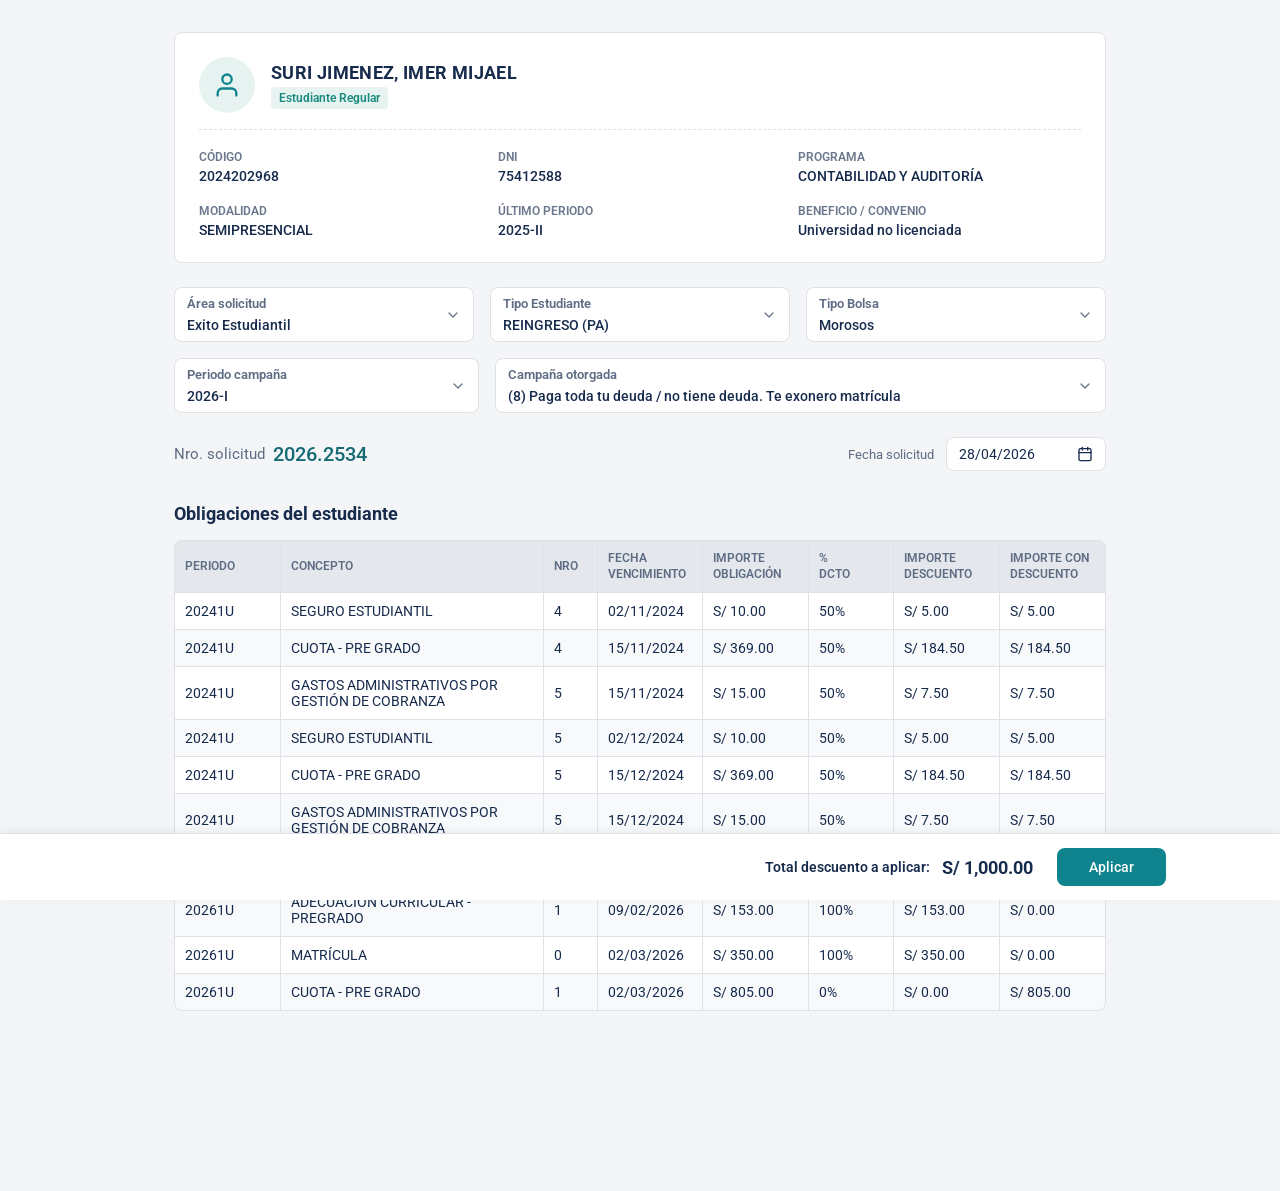
==== detalle.html @ 7772f185 "Se agregó la vista Detalle de deuda" ====
<!DOCTYPE html>
<html lang="es">

<head>
  <meta charset="UTF-8">
  <meta name="viewport" content="width=device-width, initial-scale=1.0">
  <title>Detalle de Solicitud</title>
  <link rel="preconnect" href="https://fonts.googleapis.com">
  <link rel="preconnect" href="https://fonts.gstatic.com" crossorigin>
  <link
    href="https://fonts.googleapis.com/css2?family=Lato:ital,wght@0,100;0,300;0,400;0,700;0,900;1,100;1,300;1,400;1,700;1,900&family=Roboto:ital,wght@0,100..900;1,100..900&display=swap"
    rel="stylesheet">
  <link rel="stylesheet" href="styles.css">
</head>

<body>
  <div class="page-wrapper detail-page-wrapper">
    
    <!-- Student Info Card -->
    <div class="student-info-card">
      <div class="student-header">
        <div class="student-avatar">
          <svg xmlns="http://www.w3.org/2000/svg" width="28" height="28" viewBox="0 0 24 24" fill="none" stroke="#0F848F" stroke-width="2" stroke-linecap="round" stroke-linejoin="round"><path d="M20 21v-2a4 4 0 0 0-4-4H8a4 4 0 0 0-4 4v2"></path><circle cx="12" cy="7" r="4"></circle></svg>
        </div>
        <div class="student-title">
          <h2 class="student-name">SURI JIMENEZ, IMER MIJAEL</h2>
          <span class="student-badge">Estudiante Regular</span>
        </div>
      </div>
      <div class="student-details-grid">
        <div class="detail-item">
          <span class="detail-label">Código</span>
          <span class="detail-value">2024202968</span>
        </div>
        <div class="detail-item">
          <span class="detail-label">DNI</span>
          <span class="detail-value">75412588</span>
        </div>
        <div class="detail-item">
          <span class="detail-label">Programa</span>
          <span class="detail-value">CONTABILIDAD Y AUDITORÍA</span>
        </div>
        <div class="detail-item">
          <span class="detail-label">Modalidad</span>
          <span class="detail-value">SEMIPRESENCIAL</span>
        </div>
        <div class="detail-item">
          <span class="detail-label">Último periodo</span>
          <span class="detail-value">2025-II</span>
        </div>
        <div class="detail-item">
          <span class="detail-label">Beneficio / Convenio</span>
          <span class="detail-value">Universidad no licenciada</span>
        </div>
      </div>
    </div>

    <!-- Filters/Selects Section -->
    <div class="form-filters-section">
      <!-- Row 1 -->
      <div class="filter-row">
        <div class="custom-select select-spaced" id="select-area">
          <div class="select-trigger">
            <div class="select-text">
              <span class="select-label">Área solicitud</span>
              <span class="select-value">Exito Estudiantil</span>
            </div>
            <svg class="select-icon" width="16" height="16" viewBox="0 0 24 24" fill="none" stroke="#6B778C"
              stroke-width="2" stroke-linecap="round" stroke-linejoin="round">
              <path d="M6 9l6 6 6-6" />
            </svg>
          </div>
          <div class="select-dropdown">
            <div class="select-option selected" data-value="EXITO_ESTUDIANTIL">Exito Estudiantil</div>
            <div class="select-option" data-value="BIENESTAR_UNIVERSITARIO">Bienestar Universitario</div>
            <div class="select-option" data-value="REGISTROS_ACADEMICOS">Registros Académicos</div>
          </div>
        </div>

        <div class="custom-select select-spaced" id="select-tipo-estudiante">
          <div class="select-trigger">
            <div class="select-text">
              <span class="select-label">Tipo Estudiante</span>
              <span class="select-value">REINGRESO (PA)</span>
            </div>
            <svg class="select-icon" width="16" height="16" viewBox="0 0 24 24" fill="none" stroke="#6B778C"
              stroke-width="2" stroke-linecap="round" stroke-linejoin="round">
              <path d="M6 9l6 6 6-6" />
            </svg>
          </div>
          <div class="select-dropdown">
            <div class="select-option selected" data-value="REINGRESO_PA">REINGRESO (PA)</div>
            <div class="select-option" data-value="NUEVO_INGRESO">NUEVO INGRESO</div>
            <div class="select-option" data-value="REGULAR">REGULAR</div>
          </div>
        </div>

        <div class="custom-select select-spaced" id="select-tipo-bolsa">
          <div class="select-trigger">
            <div class="select-text">
              <span class="select-label">Tipo Bolsa</span>
              <span class="select-value">Morosos</span>
            </div>
            <svg class="select-icon" width="16" height="16" viewBox="0 0 24 24" fill="none" stroke="#6B778C"
              stroke-width="2" stroke-linecap="round" stroke-linejoin="round">
              <path d="M6 9l6 6 6-6" />
            </svg>
          </div>
          <div class="select-dropdown">
            <div class="select-option selected" data-value="MOROSOS">Morosos</div>
            <div class="select-option" data-value="BECA_COMPLETA">Beca Completa</div>
            <div class="select-option" data-value="MEDIA_BECA">Media Beca</div>
            <div class="select-option" data-value="CONVENIO">Convenio</div>
          </div>
        </div>
      </div>

      <!-- Row 2 -->
      <div class="filter-row">
        <div class="custom-select select-spaced" id="select-periodo-campana">
          <div class="select-trigger">
            <div class="select-text">
              <span class="select-label">Periodo campaña</span>
              <span class="select-value">2026-I</span>
            </div>
            <svg class="select-icon" width="16" height="16" viewBox="0 0 24 24" fill="none" stroke="#6B778C"
              stroke-width="2" stroke-linecap="round" stroke-linejoin="round">
              <path d="M6 9l6 6 6-6" />
            </svg>
          </div>
          <div class="select-dropdown">
            <div class="select-option" data-value="2025-I">2025-I</div>
            <div class="select-option" data-value="2025-II">2025-II</div>
            <div class="select-option selected" data-value="2026-I">2026-I</div>
            <div class="select-option" data-value="2026-II">2026-II</div>
          </div>
        </div>

        <div class="custom-select select-spaced select-lg" id="select-campana-otorgada">
          <div class="select-trigger">
            <div class="select-text">
              <span class="select-label">Campaña otorgada</span>
              <span class="select-value">(8) Paga toda tu deuda / no tiene deuda. Te exonero matrícula</span>
            </div>
            <svg class="select-icon" width="16" height="16" viewBox="0 0 24 24" fill="none" stroke="#6B778C"
              stroke-width="2" stroke-linecap="round" stroke-linejoin="round">
              <path d="M6 9l6 6 6-6" />
            </svg>
          </div>
          <div class="select-dropdown">
            <div class="select-option" data-value="1">(1) Descuento 20% pronto pago</div>
            <div class="select-option" data-value="5">(5) Exoneración de moras</div>
            <div class="select-option selected" data-value="8">(8) Paga toda tu deuda / no tiene deuda. Te exonero matrícula</div>
            <div class="select-option" data-value="10">(10) Refinanciamiento especial a 6 cuotas</div>
          </div>
        </div>
      </div>

      <!-- Row 3 -->
      <div class="filter-row align-center meta-row">
        <div class="info-item">
          <span class="info-label">Nro. solicitud</span>
          <span class="info-value">2026.2534</span>
        </div>
        
        <div class="date-input-wrapper">
          <span class="date-label">Fecha solicitud</span>
          <div class="custom-datepicker" id="datepicker-solicitud">
            <div class="datepicker-trigger">
              <span class="datepicker-value">28/04/2026</span>
              <svg class="datepicker-icon" width="16" height="16" viewBox="0 0 24 24" fill="none" stroke="#172B4D" stroke-width="2" stroke-linecap="round" stroke-linejoin="round">
                <rect x="3" y="4" width="18" height="18" rx="2" ry="2"></rect>
                <line x1="16" y1="2" x2="16" y2="6"></line>
                <line x1="8" y1="2" x2="8" y2="6"></line>
                <line x1="3" y1="10" x2="21" y2="10"></line>
              </svg>
            </div>
            <div class="datepicker-dropdown">
              <div class="datepicker-header">
                <span class="datepicker-month-year">abril de 2026</span>
                <div class="datepicker-nav">
                  <button class="nav-btn">
                    <svg width="16" height="16" viewBox="0 0 24 24" fill="none" stroke="#172B4D" stroke-width="2"><path d="M18 15l-6-6-6 6"/></svg>
                  </button>
                  <button class="nav-btn">
                    <svg width="16" height="16" viewBox="0 0 24 24" fill="none" stroke="#172B4D" stroke-width="2"><path d="M6 9l6 6 6-6"/></svg>
                  </button>
                </div>
              </div>
              <div class="datepicker-calendar">
                <div class="calendar-days-header">
                  <span>L</span><span>M</span><span>X</span><span>J</span><span>V</span><span>S</span><span>D</span>
                </div>
                <div class="calendar-grid">
                  <span class="day prev-month">30</span><span class="day prev-month">31</span>
                  <span class="day">1</span><span class="day">2</span><span class="day">3</span><span class="day">4</span><span class="day">5</span>
                  <span class="day">6</span><span class="day">7</span><span class="day">8</span><span class="day">9</span><span class="day">10</span><span class="day">11</span><span class="day">12</span>
                  <span class="day">13</span><span class="day">14</span><span class="day">15</span><span class="day">16</span><span class="day">17</span><span class="day">18</span><span class="day">19</span>
                  <span class="day">20</span><span class="day">21</span><span class="day">22</span><span class="day">23</span><span class="day">24</span><span class="day">25</span><span class="day">26</span>
                  <span class="day">27</span><span class="day selected" style="background-color: #1A73E8;">28</span><span class="day today">29</span><span class="day">30</span>
                  <span class="day next-month">1</span><span class="day next-month">2</span><span class="day next-month">3</span>
                  <span class="day next-month">4</span><span class="day next-month">5</span><span class="day next-month">6</span><span class="day next-month">7</span><span class="day next-month">8</span><span class="day next-month">9</span><span class="day next-month">10</span>
                </div>
              </div>
              <div class="datepicker-footer">
                <button class="btn-text" style="color: #1A73E8;">Borrar</button>
                <button class="btn-text text-blue" style="color: #1A73E8;">Hoy</button>
              </div>
            </div>
          </div>
        </div>
      </div>
    </div>

    <!-- Table Section -->
    <div class="obligaciones-section">
      <h3>Obligaciones del estudiante</h3>
      
      <div class="table-scroll-wrapper">
        <table class="debt-table detail-table">
          <thead>
            <tr>
              <th>Periodo</th>
              <th>Concepto</th>
              <th>Nro</th>
              <th>Fecha<br>Vencimiento</th>
              <th>Importe<br>Obligación</th>
              <th>%<br>Dcto</th>
              <th>Importe<br>Descuento</th>
              <th>Importe con<br>descuento</th>
            </tr>
          </thead>
          <tbody>
            <tr>
              <td>20241U</td>
              <td>SEGURO ESTUDIANTIL</td>
              <td>4</td>
              <td>02/11/2024</td>
              <td>S/ 10.00</td>
              <td>50%</td>
              <td>S/ 5.00</td>
              <td>S/ 5.00</td>
            </tr>
            <tr>
              <td>20241U</td>
              <td>CUOTA - PRE GRADO</td>
              <td>4</td>
              <td>15/11/2024</td>
              <td>S/ 369.00</td>
              <td>50%</td>
              <td>S/ 184.50</td>
              <td>S/ 184.50</td>
            </tr>
            <tr>
              <td>20241U</td>
              <td>GASTOS ADMINISTRATIVOS POR GESTIÓN DE COBRANZA</td>
              <td>5</td>
              <td>15/11/2024</td>
              <td>S/ 15.00</td>
              <td>50%</td>
              <td>S/ 7.50</td>
              <td>S/ 7.50</td>
            </tr>
            <tr>
              <td>20241U</td>
              <td>SEGURO ESTUDIANTIL</td>
              <td>5</td>
              <td>02/12/2024</td>
              <td>S/ 10.00</td>
              <td>50%</td>
              <td>S/ 5.00</td>
              <td>S/ 5.00</td>
            </tr>
            <tr>
              <td>20241U</td>
              <td>CUOTA - PRE GRADO</td>
              <td>5</td>
              <td>15/12/2024</td>
              <td>S/ 369.00</td>
              <td>50%</td>
              <td>S/ 184.50</td>
              <td>S/ 184.50</td>
            </tr>
            <tr>
              <td>20241U</td>
              <td>GASTOS ADMINISTRATIVOS POR GESTIÓN DE COBRANZA</td>
              <td>5</td>
              <td>15/12/2024</td>
              <td>S/ 15.00</td>
              <td>50%</td>
              <td>S/ 7.50</td>
              <td>S/ 7.50</td>
            </tr>
            <tr>
              <td>20261U</td>
              <td>REACTUALIZACION DE MATRICULA</td>
              <td>1</td>
              <td>09/02/2026</td>
              <td>S/ 103.00</td>
              <td>100%</td>
              <td>S/ 103.00</td>
              <td>S/ 103.00</td>
            </tr>
            <tr>
              <td>20261U</td>
              <td>ADECUACION CURRICULAR - PREGRADO</td>
              <td>1</td>
              <td>09/02/2026</td>
              <td>S/ 153.00</td>
              <td>100%</td>
              <td>S/ 153.00</td>
              <td>S/ 0.00</td>
            </tr>
            <tr>
              <td>20261U</td>
              <td>MATRÍCULA</td>
              <td>0</td>
              <td>02/03/2026</td>
              <td>S/ 350.00</td>
              <td>100%</td>
              <td>S/ 350.00</td>
              <td>S/ 0.00</td>
            </tr>
            <tr>
              <td>20261U</td>
              <td>CUOTA - PRE GRADO</td>
              <td>1</td>
              <td>02/03/2026</td>
              <td>S/ 805.00</td>
              <td>0%</td>
              <td>S/ 0.00</td>
              <td>S/ 805.00</td>
            </tr>
          </tbody>
        </table>
      </div>
    </div>
  </div>

  <!-- FIXED FOOTER -->
  <footer class="fixed-footer">
    <div class="footer-content" style="justify-content: flex-end; gap: 24px;">
      <div class="total-discount-wrapper">
        <span class="total-discount-label">Total descuento a aplicar:</span>
        <span class="total-discount-value">S/ 1,000.00</span>
      </div>
      <button class="btn-primary btn-apply">Aplicar</button>
    </div>
  </footer>

  <script src="scripts.js"></script>
</body>
</html>
---- styles.css ----
*,
*::before,
*::after {
  box-sizing: border-box;
  margin: 0;
  padding: 0;
}

body {
  font-family: 'Roboto', 'Segoe UI', Roboto, Helvetica, Arial, sans-serif;
  background-color: #F4F5F7;
  color: #222;
  font-size: 14px;
  padding-bottom: 80px;
}

.page-wrapper {
  max-width: 980px;
  margin: 0 auto;
  padding: 32px 24px;
}

.header-zone {
  display: flex;
  justify-content: space-between;
  align-items: flex-start;
  margin-bottom: 24px;
}

.header-left h1 {
  font-size: 22px;
  font-weight: 700;
  color: #222;
  margin-bottom: 4px;
}

.header-left p {
  font-size: 13px;
  color: #6B778C;
}

/* BOTONES */
.btn-primary {
  font-family: 'Roboto';
  background-color: #0F848F;
  color: #ffffff;
  border: none;
  padding: 0.6875rem 1.25rem;
  border-radius: 8px;
  font-size: 14px;
  font-weight: 500;
  cursor: pointer;
  transition: background 0.18s;
  white-space: nowrap;
}

.btn-primary:hover {
  background-color: #166A74;
}

.btn-secondary {
  background-color: #ffffff;
  color: #172B4D;
  border: 1px solid #DFE1E6;
  padding: 10px 20px;
  border-radius: 8px;
  font-size: 14px;
  font-weight: 500;
  cursor: pointer;
  display: inline-flex;
  align-items: center;
  gap: 6px;
  transition: background 0.18s;
  white-space: nowrap;
}

.btn-secondary:hover {
  background-color: #f0f1f3;
}

.btn-outline-teal {
  background-color: #ffffff;
  color: #1B8B7E;
  border: 1.5px solid #1B8B7E;
  padding: 8px 16px;
  border-radius: 8px;
  font-size: 14px;
  font-weight: 600;
  cursor: pointer;
  display: inline-flex;
  align-items: center;
  gap: 6px;
  transition: background 0.18s, color 0.18s;
}

.btn-outline-teal:hover {
  background-color: #e6f7f6;
}

.btn-import {
  background-color: #ffffff;
  color: #6B778C;
  border: 1.5px dashed #B3BAC5;
  padding: 8px 16px;
  border-radius: 8px;
  font-size: 13px;
  font-weight: 500;
  cursor: pointer;
  display: inline-flex;
  align-items: center;
  gap: 6px;
  transition: background 0.18s;
}

.btn-import:hover {
  background-color: #f4f5f7;
}


/* CENTERED LAYOUT */
.centered-layout {
  max-width: 940px;
  margin: 0 auto;
  display: flex;
  flex-direction: column;
  gap: 16px;
}

.debt-table {
  display: grid;
  grid-template-columns: 1fr 2fr 1fr 2fr 1fr 1fr 1fr 1fr auto;
  gap: 1px;
  background-color: #DFE1E6;
  border: 1px solid #DFE1E6;
  border-radius: 8px;
  overflow: hidden;
}

.debt-table thead {
  display: contents;
}

.debt-table th {
  background-color: #E4E8EC;
  color: #5E6C84;
  font-size: 12px;
  font-weight: 600;
  text-transform: uppercase;
  padding: 10px;
  text-align: left;
}

.debt-table tbody {
  display: contents;
}

.debt-table tr {
  display: contents;
}

.debt-table td {
  display: flex;
  align-items: center;
  background-color: #ffffff;
  padding: 10px;
  font-size: 14px;
  color: #172B4D;
  text-align: left;
}

.debt-table tbody tr:hover td {
  background-color: #FAFBFC;
}

/* Pagination styles */
.pagination {
  display: flex;
  justify-content: center;
  align-items: center;
  gap: 8px;
  margin-top: 16px;
}

.pagination-btn {
  background-color: #ffffff;
  border: 1px solid #DFE1E6;
  padding: 8px 12px;
  border-radius: 4px;
  font-size: 14px;
  color: #172B4D;
  cursor: pointer;
  transition: background-color 0.2s;
}

.pagination-btn:hover {
  background-color: #F4F5F7;
}

.pagination-btn.active {
  background-color: #1B8B7E;
  color: #ffffff;
  border-color: #1B8B7E;
}

td .btn-icon {
  display: inline-flex;
  align-items: center;
  justify-content: center;
}

.btn-icon {
  background: none;
  border: none;
  padding: 0;
  cursor: pointer;
  color: #6B778C;
  transition: color 0.15s;
}


/* FOOTER FIXED */
.fixed-footer {
  position: fixed;
  bottom: 0;
  left: 0;
  width: 100%;
  background: #ffffff;
  border-top: 1px solid #DFE1E6;
  box-shadow: 0 -2px 8px rgba(0, 0, 0, 0.06);
  padding: 14px 0;
  z-index: 100;
}

.footer-content {
  max-width: 1100px;
  margin: 0 auto;
  padding: 0 24px;
  display: flex;
  justify-content: flex-end;
  align-items: center;
  gap: 12px;
}

/* SEARCH BAR */
.search-bar {
  display: flex;
  align-items: center;
  width: 80%;
  /* margin-bottom: 16px; */
}

.search-input-wrapper {
  height: 42px;
  display: flex;
  align-items: center;
  background-color: #ffffff;
  border: 1px solid #DFE1E6;
  border-radius: 8px 0 0 8px;
  padding: 12px 16px;
  flex: 1;
}

.search-icon {
  color: #6B778C;
  display: flex;
  align-items: center;
  justify-content: center;
  margin-right: 8px;
}

.search-input {
  border: none;
  outline: none;
  flex: 1;
  font-size: 14px;
  color: #172B4D;
}

.search-btn {
  display: flex;
  align-items: center;
  height: 42px;
  background-color: #222;
  color: #f1f3f5;
  border: none;
  padding: 0 20px;
  border-radius: 0 8px 8px 0;
  font-size: 15px;
  font-weight: 500;
  cursor: pointer;
  transition: background-color 0.2s;
  letter-spacing: 0.02em;
}

.search-btn:hover {
  background-color: #333;
}

/* FILTROS - Selects */
/* Contenedor principal de los filtros */
.filter-bar {
  display: flex;
  /* flex-wrap: wrap; */
  gap: 8px;
  /* margin-bottom: 24px; */
}

/* Base del Select Custom */
.custom-select {
  position: relative;
  min-width: 160px;
  flex: 1;
  user-select: none;
}

/* La caja visible que se hace clic */
.select-trigger {
  display: flex;
  justify-content: space-between;
  align-items: center;
  background-color: #FFFFFF;
  border: 1px solid #DFE1E6;
  border-radius: 8px;
  padding: 6px 12px;
  cursor: pointer;
  transition: border-color 0.2s ease, box-shadow 0.2s ease;
}

.select-trigger:hover {
  border-color: #B3BAC5;
}

/* Estado Focus / Abierto de la caja */
.custom-select.open .select-trigger {
  border-color: #1B8B7E;
  /* El verde de tu focus original */
}

/* Textos internos de la caja */
.select-text {
  display: flex;
  flex-direction: column;
}

.select-label {
  font-size: 10px;
  color: #6B778C;
  font-weight: 600;
  text-transform: uppercase;
  margin-bottom: 2px;
}

.select-value {
  font-size: 14px;
  color: #172B4D;
  font-weight: 500;
}

/* Icono Animado */
.select-icon {
  transition: transform 0.3s ease;
  /* Aquí está la magia de la rotación */
}

/* Ajuste específico para el ancho de los selects */

#select-institucion {
  flex: 0 0 auto;
  min-width: 150px;
  width: 150px;
}

#select-grado {
  flex: 0 0 auto;
  min-width: 140px;
  width: 140px;
}

#select-modalidad {
  flex: 0 0 auto;
  min-width: 160px;
  width: 160px;
}

#select-periodo {
  flex: 0 0 auto;
  min-width: 120px;
  width: 120px;
}



.custom-select.open .select-icon {
  transform: rotate(180deg);
}

/* El Dropdown (Lista de opciones) */
.select-dropdown {
  position: absolute;
  top: calc(100% + 4px);
  left: 0;
  width: 100%;
  background-color: #FFFFFF;
  border: 1px solid #DFE1E6;
  border-radius: 8px;
  box-shadow: 0 4px 12px rgba(0, 0, 0, 0.1);
  z-index: 50;
  overflow: hidden;

  opacity: 0;
  visibility: hidden;
  transform: translateY(-10px);
  transition: opacity 0.3s ease, transform 0.3s ease, visibility 0.3s ease;
}

.custom-select.open .select-dropdown {
  opacity: 1;
  visibility: visible;
  transform: translateY(0);
}

/* Opciones Individuales y Hover */
.select-option {
  padding: 10px 12px;
  font-size: 14px;
  color: #172B4D;
  cursor: pointer;
  transition: background-color 0.2s ease;
}

.select-option:hover {
  background-color: #F4F5F7;
}

/* Opción seleccionada actualmente */
.select-option.selected {
  background-color: #E6F3F1;
  color: #1B8B7E;
  font-weight: 600;
}

/* ========================================= */
/* ESTILOS DE VISTA DETALLE SOLICITUD */
/* ========================================= */
.detail-page-wrapper {
  max-width: 980px;
  margin: 0 auto;
  padding: 32px 24px 100px;
}

.student-info-card {
  background-color: #ffffff;
  border: 1px solid #DFE1E6;
  border-radius: 8px;
  padding: 24px;
  margin-bottom: 24px;
}

.student-header {
  display: flex;
  align-items: center;
  gap: 16px;
  margin-bottom: 20px;
  padding-bottom: 16px;
  border-bottom: 1px dashed #DFE1E6;
}

.student-avatar {
  width: 56px;
  height: 56px;
  background-color: #E6F3F1;
  border-radius: 50%;
  display: flex;
  align-items: center;
  justify-content: center;
}

.student-title {
  display: flex;
  flex-direction: column;
  gap: 4px;
}

.student-name {
  font-size: 18px;
  font-weight: 700;
  color: #172B4D;
  margin-bottom: 0;
  text-transform: uppercase;
  letter-spacing: 0.02em;
}

.student-badge {
  font-size: 12px;
  font-weight: 600;
  color: #1B8B7E;
  background-color: #E6F3F1;
  padding: 4px 8px;
  border-radius: 4px;
  display: inline-block;
  align-self: flex-start;
}

.student-details-grid {
  display: grid;
  grid-template-columns: repeat(3, 1fr);
  gap: 20px 16px;
}

.detail-item {
  display: flex;
  flex-direction: column;
  gap: 4px;
}

.detail-item .detail-label {
  font-size: 12px;
  font-weight: 600;
  color: #6B778C;
  text-transform: uppercase;
}

.detail-item .detail-value {
  font-size: 14px;
  color: #172B4D;
  font-weight: 500;
}

/* Form Filters Section */
.form-filters-section {
  display: flex;
  flex-direction: column;
  gap: 16px;
  margin-bottom: 32px;
}

.filter-row {
  display: flex;
  gap: 16px;
}

.filter-row.align-center {
  align-items: center;
  justify-content: space-between;
}

.filter-row.meta-row {
  margin-top: 8px;
  gap: 32px;
}

/* Select Spaced Modifiers */
.select-spaced .select-label {
  text-transform: none;
  font-size: 13px;
  color: #5E6C84;
  margin-bottom: 6px;
}

.select-spaced .select-trigger {
  padding: 8px 12px;
}

.select-lg {
  flex: 2;
}

/* Info Item */
.info-item {
  display: flex;
  align-items: center;
  gap: 8px;
}

.info-label {
  font-size: 15px;
  color: #5E6C84;
}

.info-value {
  font-size: 20px;
  font-weight: 500;
  color: #166A74;
}

/* Date Input Wrapper */
.date-input-wrapper {
  display: flex;
  align-items: center;
  gap: 12px;
}

.date-label {
  font-size: 13px;
  color: #5E6C84;
}

/* Custom Datepicker */
.custom-datepicker {
  position: relative;
  user-select: none;
}

.datepicker-trigger {
  display: flex;
  align-items: center;
  justify-content: space-between;
  border: 1px solid #DFE1E6;
  border-radius: 8px;
  padding: 8px 12px;
  background-color: #ffffff;
  cursor: pointer;
  min-width: 160px;
  transition: border-color 0.2s ease, box-shadow 0.2s ease;
}

.datepicker-trigger:hover {
  border-color: #B3BAC5;
}

.custom-datepicker.open .datepicker-trigger {
  border-color: #1B8B7E;
}

.datepicker-value {
  font-size: 14px;
  color: #172B4D;
}

.datepicker-icon {
  margin-left: 8px;
  color: #6B778C;
}

.datepicker-dropdown {
  position: absolute;
  top: calc(100% + 4px);
  right: 0;
  width: 280px;
  background-color: #ffffff;
  border: 1px solid #DFE1E6;
  border-radius: 8px;
  box-shadow: 0 4px 12px rgba(0, 0, 0, 0.1);
  z-index: 60;
  padding: 16px;
  
  opacity: 0;
  visibility: hidden;
  transform: translateY(-10px);
  transition: opacity 0.3s ease, transform 0.3s ease, visibility 0.3s ease;
}

.custom-datepicker.open .datepicker-dropdown {
  opacity: 1;
  visibility: visible;
  transform: translateY(0);
}

.datepicker-header {
  display: flex;
  justify-content: space-between;
  align-items: center;
  margin-bottom: 16px;
}

.datepicker-month-year {
  font-weight: 600;
  font-size: 14px;
  color: #172B4D;
}

.datepicker-nav {
  display: flex;
  gap: 8px;
}

.nav-btn {
  background: none;
  border: none;
  cursor: pointer;
  display: flex;
  align-items: center;
  justify-content: center;
  padding: 4px;
  border-radius: 4px;
}

.nav-btn:hover {
  background-color: #F4F5F7;
}

.calendar-days-header {
  display: grid;
  grid-template-columns: repeat(7, 1fr);
  text-align: center;
  font-size: 12px;
  font-weight: 600;
  color: #6B778C;
  margin-bottom: 8px;
}

.calendar-grid {
  display: grid;
  grid-template-columns: repeat(7, 1fr);
  gap: 2px;
  text-align: center;
}

.day {
  display: flex;
  align-items: center;
  justify-content: center;
  height: 32px;
  font-size: 13px;
  color: #172B4D;
  border-radius: 4px;
  cursor: pointer;
  transition: background-color 0.2s, color 0.2s;
}

.day:hover:not(.selected) {
  background-color: #F4F5F7;
}

.day.prev-month, .day.next-month {
  color: #B3BAC5;
}

.day.selected {
  color: #ffffff;
  font-weight: 600;
}

.day.today {
  border: 1px solid #DFE1E6;
}

.datepicker-footer {
  display: flex;
  justify-content: space-between;
  margin-top: 16px;
  padding-top: 12px;
  border-top: 1px solid #DFE1E6;
}

.btn-text {
  background: none;
  border: none;
  cursor: pointer;
  font-size: 14px;
  font-weight: 500;
  padding: 4px 8px;
  border-radius: 4px;
}

.btn-text:hover {
  background-color: #E6F3F1;
}

/* Table Section */
.obligaciones-section h3 {
  font-size: 18px;
  font-weight: 700;
  color: #172B4D;
  margin-bottom: 16px;
}

.table-scroll-wrapper {
  border: 1px solid #DFE1E6;
  border-radius: 8px;
  background-color: #DFE1E6;
  overflow: hidden;
}

/* Filas alternadas (zebra) */
.debt-table tbody tr:nth-child(odd) td {
  background-color: #FFFFFF;
}

.debt-table tbody tr:nth-child(even) td {
  background-color: #F8F9FA;
}

.debt-table tbody tr:hover td {
  background-color: #F0F2F5;
}

/* Modifier para la tabla detail */
.debt-table.detail-table {
  grid-template-columns: 1fr 2.5fr 0.5fr 1fr 1fr 0.8fr 1fr 1fr;
  border: none;
  border-radius: 0;
}

/* Make headers sticky so it looks good when scrolling */
.debt-table.detail-table th {
  position: sticky;
  top: 0;
  z-index: 10;
  background-color: #E4E8EC;
  box-shadow: 0 1px 0 #DFE1E6;
  line-height: 1.3;
  white-space: normal;
  display: flex;
  align-items: center;
}

/* Footer elements */
.total-discount-wrapper {
  display: flex;
  align-items: center;
  gap: 12px;
  font-size: 14px;
  color: #172B4D;
  font-weight: 600;
}

.total-discount-value {
  font-size: 18px;
  font-weight: 700;
}

.btn-apply {
  padding-left: 32px;
  padding-right: 32px;
}
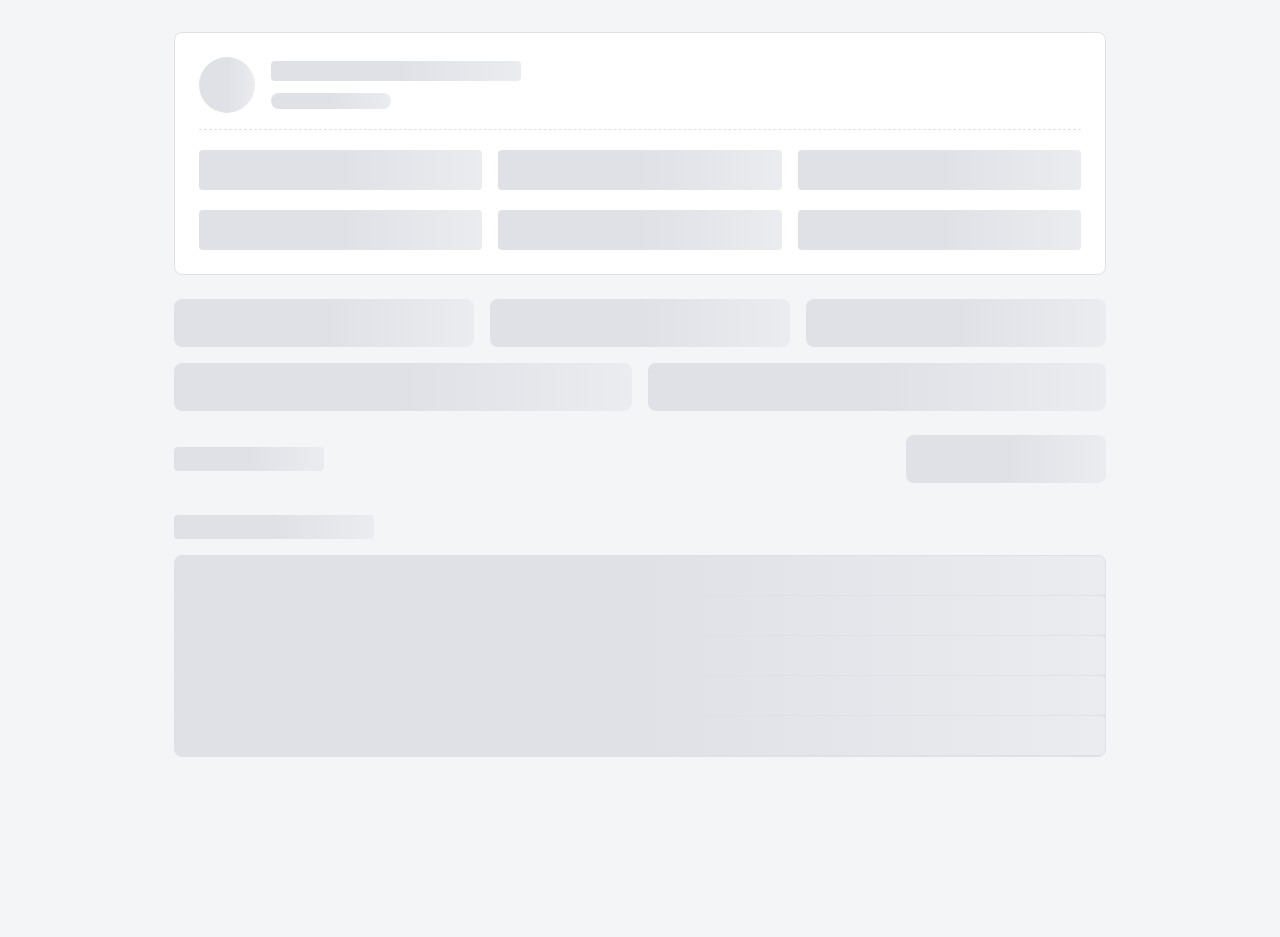
==== commit 918c3135: "Se agregó el skeleton a la página detalle.html" ====
--- a/detalle.html
+++ b/detalle.html
@@ -14,7 +14,57 @@
 </head>
 
 <body>
-  <div class="page-wrapper detail-page-wrapper">
+  <!-- SKELETON LOADER -->
+  <div id="skeleton-loader" class="page-wrapper detail-page-wrapper">
+    <div class="student-info-card skeleton-card">
+      <div class="student-header" style="border-bottom: 1px dashed #DFE1E6; padding-bottom: 16px; margin-bottom: 20px;">
+        <div class="skeleton-box skeleton-avatar"></div>
+        <div class="student-title">
+          <div class="skeleton-box skeleton-title-lg"></div>
+          <div class="skeleton-box skeleton-badge"></div>
+        </div>
+      </div>
+      <div class="student-details-grid">
+        <div class="skeleton-box skeleton-detail"></div>
+        <div class="skeleton-box skeleton-detail"></div>
+        <div class="skeleton-box skeleton-detail"></div>
+        <div class="skeleton-box skeleton-detail"></div>
+        <div class="skeleton-box skeleton-detail"></div>
+        <div class="skeleton-box skeleton-detail"></div>
+      </div>
+    </div>
+    
+    <div class="form-filters-section">
+      <div class="filter-row">
+        <div class="skeleton-box skeleton-select"></div>
+        <div class="skeleton-box skeleton-select"></div>
+        <div class="skeleton-box skeleton-select"></div>
+      </div>
+      <div class="filter-row">
+        <div class="skeleton-box skeleton-select"></div>
+        <div class="skeleton-box skeleton-select select-lg"></div>
+      </div>
+      <div class="filter-row align-center meta-row">
+        <div class="skeleton-box skeleton-info"></div>
+        <div class="skeleton-box skeleton-date"></div>
+      </div>
+    </div>
+
+    <div class="obligaciones-section">
+      <div class="skeleton-box skeleton-h3"></div>
+      <div class="table-scroll-wrapper skeleton-table">
+        <div class="skeleton-box skeleton-tr"></div>
+        <div class="skeleton-box skeleton-tr"></div>
+        <div class="skeleton-box skeleton-tr"></div>
+        <div class="skeleton-box skeleton-tr"></div>
+        <div class="skeleton-box skeleton-tr"></div>
+      </div>
+    </div>
+  </div>
+
+  <!-- CONTENIDO REAL -->
+  <div id="actual-content" style="display: none;">
+    <div class="page-wrapper detail-page-wrapper">
     
     <!-- Student Info Card -->
     <div class="student-info-card">
@@ -347,6 +397,20 @@
       <button class="btn-primary btn-apply">Aplicar</button>
     </div>
   </footer>
+  </div>
+
+  <!-- MODAL DE ÉXITO -->
+  <div class="modal-overlay" id="success-modal" style="display: none;">
+    <div class="modal-content">
+      <!-- DIV PARA IMAGEN SOLICITADA -->
+      <div class="modal-image-container">
+        <!-- El usuario colocará su imagen aquí -->
+      </div>
+      <h3 class="modal-title">¡Descuento aplicado!</h3>
+      <p class="modal-text">El descuento se ha aplicado de forma correcta al estudiante.</p>
+      <button class="btn-primary" id="btn-close-modal">Aceptar</button>
+    </div>
+  </div>
 
   <script src="scripts.js"></script>
 </body>
--- a/styles.css
+++ b/styles.css
@@ -823,4 +823,187 @@
 .btn-apply {
   padding-left: 32px;
   padding-right: 32px;
+}
+
+/* ========================================= */
+/* LOADER ANIMATION */
+/* ========================================= */
+.loader-container {
+  display: flex;
+  flex-direction: column;
+  align-items: center;
+  justify-content: center;
+  padding: 64px 0;
+  gap: 16px;
+}
+
+.spinner {
+  width: 48px;
+  height: 48px;
+  border: 4px solid #DFE1E6;
+  border-top-color: #0F848F;
+  border-radius: 50%;
+  animation: spin 1s linear infinite;
+}
+
+@keyframes spin {
+  to {
+    transform: rotate(360deg);
+  }
+}
+
+.loader-container p {
+  color: #6B778C;
+  font-size: 15px;
+  font-weight: 500;
+  animation: pulse-text 1.5s ease-in-out infinite;
+}
+
+@keyframes pulse-text {
+  0%, 100% { opacity: 0.6; }
+  50% { opacity: 1; }
+}
+
+/* ========================================= */
+/* MODAL */
+/* ========================================= */
+.modal-overlay {
+  position: fixed;
+  top: 0;
+  left: 0;
+  width: 100%;
+  height: 100%;
+  background-color: rgba(9, 30, 66, 0.54);
+  display: flex;
+  justify-content: center;
+  align-items: center;
+  z-index: 1000;
+}
+
+.modal-content {
+  background-color: #ffffff;
+  border-radius: 12px;
+  padding: 32px 24px;
+  max-width: 400px;
+  width: 90%;
+  text-align: center;
+  box-shadow: 0 8px 24px rgba(9, 30, 66, 0.15);
+  display: flex;
+  flex-direction: column;
+  align-items: center;
+  gap: 16px;
+}
+
+.modal-image-container {
+  width: 120px;
+  height: 120px;
+  background-color: #E6F3F1;
+  border-radius: 50%;
+  margin-bottom: 8px;
+  display: flex;
+  align-items: center;
+  justify-content: center;
+  overflow: hidden;
+  /* El usuario colocará aquí su imagen, ej. usando una etiqueta <img> */
+}
+
+.modal-image-container img {
+  width: 100%;
+  height: 100%;
+  object-fit: cover;
+}
+
+.modal-title {
+  font-size: 20px;
+  font-weight: 700;
+  color: #172B4D;
+  margin: 0;
+}
+
+.modal-text {
+  font-size: 14px;
+  color: #5E6C84;
+  margin: 0;
+  line-height: 1.5;
+}
+
+#btn-close-modal {
+  margin-top: 8px;
+  width: 100%;
+}
+
+/* ========================================= */
+/* SKELETON LOADER */
+/* ========================================= */
+.skeleton-box {
+  background: linear-gradient(90deg, #DFE1E6 25%, #EBECF0 50%, #DFE1E6 75%);
+  background-size: 200% 100%;
+  animation: skeleton-loading 1.5s infinite linear;
+  border-radius: 4px;
+}
+
+@keyframes skeleton-loading {
+  0% {
+    background-position: 200% 0;
+  }
+  100% {
+    background-position: -200% 0;
+  }
+}
+
+.skeleton-avatar {
+  width: 56px;
+  height: 56px;
+  border-radius: 50%;
+}
+
+.skeleton-title-lg {
+  width: 250px;
+  height: 20px;
+  margin-bottom: 8px;
+}
+
+.skeleton-badge {
+  width: 120px;
+  height: 16px;
+  border-radius: 12px;
+}
+
+.skeleton-detail {
+  width: 100%;
+  height: 40px;
+}
+
+.skeleton-select {
+  flex: 1;
+  height: 48px;
+  border-radius: 8px;
+}
+
+.skeleton-info {
+  width: 150px;
+  height: 24px;
+}
+
+.skeleton-date {
+  width: 200px;
+  height: 48px;
+  border-radius: 8px;
+}
+
+.skeleton-h3 {
+  width: 200px;
+  height: 24px;
+  margin-bottom: 16px;
+}
+
+.skeleton-table {
+  display: flex;
+  flex-direction: column;
+}
+
+.skeleton-tr {
+  height: 40px;
+  border-bottom: 1px solid #DFE1E6;
+  width: 100%;
 }
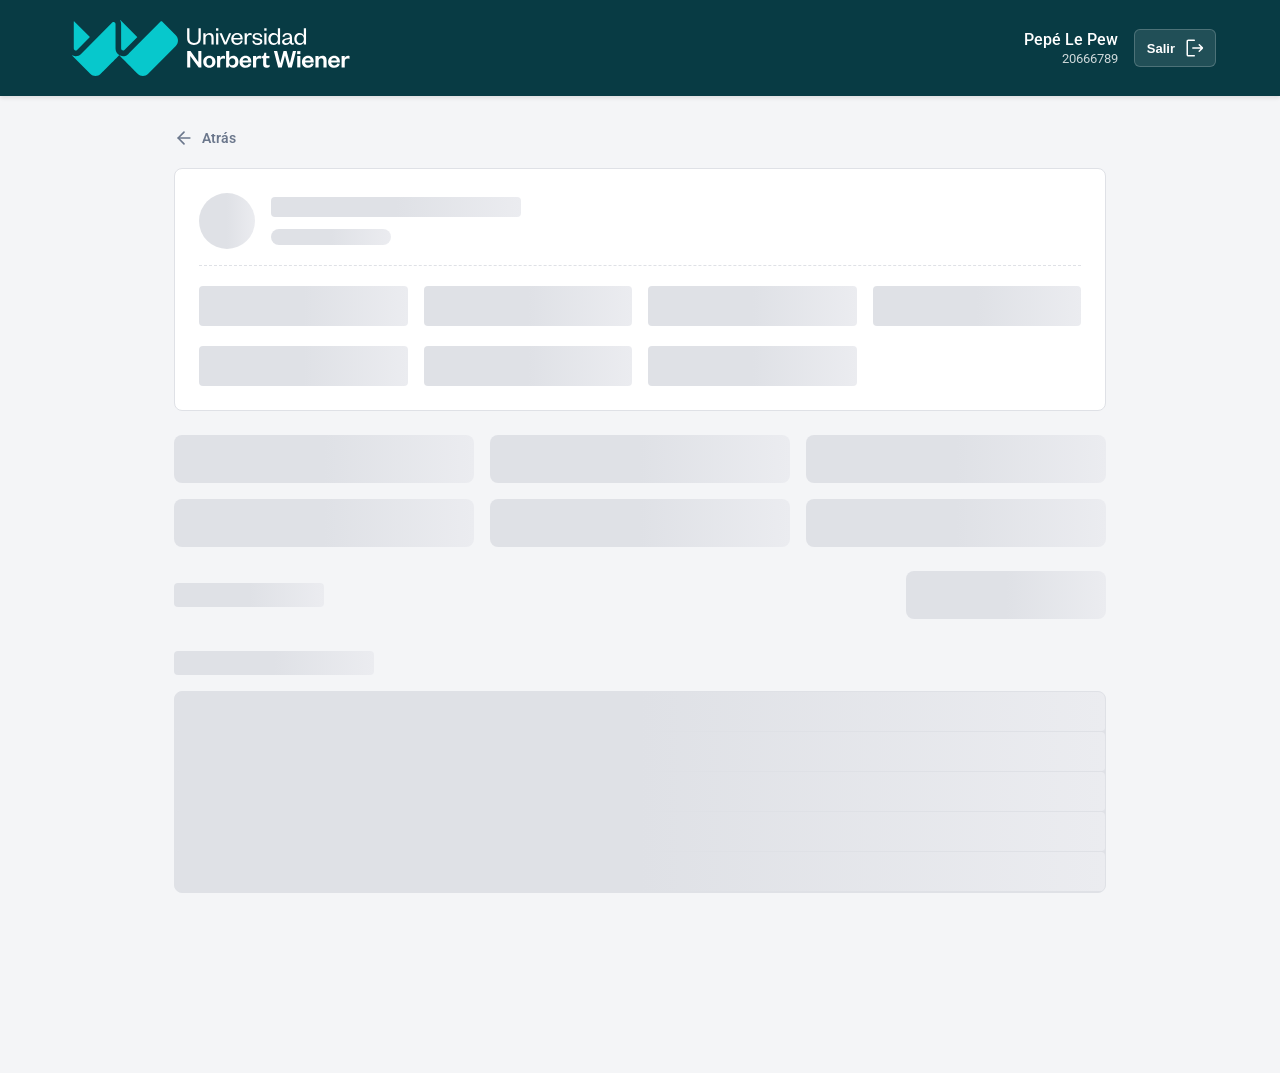
==== commit 85f8ff02: "Se abgregó una cabecera para salir de la sesión y se agregaron nuevos campos a la vista Detalle." ====
--- a/detalle.html
+++ b/detalle.html
@@ -14,8 +14,119 @@
 </head>
 
 <body>
+  <!-- NAVBAR -->
+  <nav class="top-navbar">
+    <div class="navbar-container">
+      <div class="navbar-logo">
+        <svg xmlns="http://www.w3.org/2000/svg" width="294" height="72" viewBox="0 0 294 72" fill="none">
+          <path
+            d="M10.9949 38.3884C11.1493 38.4548 11.414 38.536 11.7301 38.5434C12.1345 38.5434 12.6271 38.4253 13.0829 37.9603L25.9267 25.0511L10.2965 9.41106C10.1053 9.21915 9.78186 9.35201 9.78186 9.6251V35.3843L9.80392 36.5874C9.80392 37.761 10.642 38.2334 11.0023 38.381"
+            fill="#07C8CC" />
+          <path
+            d="M55.1434 43.0678C52.8864 41.7171 51.5336 39.3331 51.5336 36.617V11.9648C51.5336 10.7913 50.6955 10.3189 50.3353 10.1713C50.1809 10.1049 49.9162 10.0237 49.6001 10.0163C49.1957 10.0163 48.7031 10.1344 48.24 10.5994L17.0603 41.9312C15.6047 43.4 13.7226 44.1676 11.7816 44.1676C11.7375 44.1676 11.6861 44.1676 11.6419 44.1676C11.5905 44.1676 11.5464 44.1676 11.4949 44.1676C11.3699 44.1676 11.2523 44.1528 11.1273 44.1455C11.0244 44.1381 10.9215 44.1233 10.8185 44.1086C10.7597 44.1012 10.6935 44.0938 10.6347 44.079C10.5318 44.0643 10.4215 44.0421 10.3186 44.0274C10.3186 44.0274 10.3186 44.0274 10.3112 44.0274C9.81867 43.9314 9.32609 43.7838 8.84086 43.5845C8.62765 43.4959 8.42915 43.4 8.23065 43.2967C8.0689 43.2155 7.92186 43.4221 8.04685 43.555L26.2282 61.8079C29.1396 64.7307 33.8595 64.7307 36.7636 61.8079C36.7636 61.8079 55.1361 43.3631 55.2022 43.2967C55.2684 43.2302 55.2464 43.1343 55.1508 43.0752"
+            fill="#07C8CC" />
+          <path
+            d="M57.1208 11.9648V29.0958L57.1428 29.4944V36.521C57.1428 37.7167 57.9957 38.2038 58.3633 38.3515C58.6868 38.4843 59.444 38.6984 60.1866 38.1965C60.2674 38.1374 60.3483 38.071 60.4292 37.9898L73.2068 25.1618C73.2583 25.1102 73.2583 25.0364 73.2068 24.9847L56.3415 8.03822C56.2386 7.93489 56.0695 8.06036 56.143 8.18584C56.7752 9.30035 57.1208 10.5846 57.1208 11.9575"
+            fill="#07C8CC" />
+          <path
+            d="M97.887 9.36677C97.6003 9.07892 97.1298 9.07892 96.8357 9.36677L64.9723 41.3555L64.465 41.8869C64.2592 42.0936 64.046 42.2781 63.8254 42.4552C63.8107 42.47 63.7887 42.4847 63.7666 42.4995C63.6931 42.5586 63.6269 42.6102 63.5534 42.6693C62.2448 43.6657 60.6935 44.1824 59.0981 44.1824C58.1203 44.1824 57.1278 43.9904 56.1721 43.5919C55.9588 43.5033 55.7824 43.4221 55.5839 43.3114C55.4369 43.2302 55.2972 43.4 55.4589 43.555C55.6133 43.71 73.6403 61.8005 73.6403 61.8005C76.5443 64.7159 81.2569 64.7159 84.1609 61.8005L111.804 34.0484C114.752 31.0887 114.752 26.2985 111.804 23.3388L97.887 9.36677Z"
+            fill="#07C8CC" />
+          <path
+            d="M129.949 32.8852C133.735 32.8852 136.772 31.0991 136.772 26.3384V16.2635H134.507V26.3827C134.507 29.4605 132.883 30.9884 129.949 30.9884C127.016 30.9884 125.442 29.4605 125.442 26.3532V16.2635H123.149V26.331C123.149 31.0917 126.163 32.8779 129.949 32.8779"
+            fill="white" />
+          <path
+            d="M141.536 26.0727C141.536 23.9987 142.925 22.6554 144.683 22.6554C146.44 22.6554 147.454 23.8437 147.454 25.7332V32.5679H149.667V25.5487C149.667 22.9063 148.439 20.943 145.403 20.943C143.668 20.943 142.095 21.9025 141.536 23.2754V21.253H139.323V32.5679H141.536V26.0727Z"
+            fill="white" />
+          <path d="M154.336 16.2635H152.042V18.6992H154.336V16.2635Z" fill="white" />
+          <path d="M154.306 21.2604H152.093V32.5753H154.306V21.2604Z" fill="white" />
+          <path
+            d="M162.445 32.5679L167.246 21.2604H165.084L161.541 29.955H161.43L157.806 21.2604H155.483L160.283 32.5679H162.445Z"
+            fill="white" />
+          <path
+            d="M173.216 32.8853C176.12 32.8853 178.068 31.3279 178.657 28.7667L176.819 28.5601C176.341 30.2946 175.194 31.2024 173.245 31.2024C171.165 31.2024 169.54 29.6525 169.43 27.4456H178.708V26.5894C178.708 23.5116 176.819 20.943 173.113 20.943C169.753 20.943 167.224 23.5042 167.224 27.0765C167.224 30.6489 169.761 32.8779 173.223 32.8779M173.106 22.5816C175.319 22.5816 176.355 24.2423 176.436 26.0506H169.481C169.746 24.1906 171.003 22.5816 173.106 22.5816Z"
+            fill="white" />
+          <path
+            d="M182.832 26.5894C182.832 24.412 184.082 22.9359 185.765 22.9359C186.486 22.9359 186.942 23.0687 187.581 23.4009L187.794 21.4597C187.397 21.1202 186.861 20.943 186.14 20.943C184.464 20.943 183.258 22.2642 182.832 23.5559V21.253H180.619V32.5679H182.832V26.5894Z"
+            fill="white" />
+          <path
+            d="M193.595 31.3058C191.595 31.3058 190.345 30.3758 190.132 28.6413L188.265 28.7668C188.478 31.5641 190.691 32.8853 193.595 32.8853C196.315 32.8853 198.366 31.6674 198.366 29.4163C198.366 27.3718 196.977 26.5156 194.631 26.1318L192.448 25.7923C191.249 25.5856 190.661 25.1206 190.661 24.2128C190.661 23.1794 191.617 22.5299 193.087 22.5299C195.058 22.5299 196.153 23.3344 196.418 25.0689L198.204 24.9656C197.991 22.3528 196.175 20.9504 193.087 20.9504C190.397 20.9504 188.61 22.3454 188.61 24.4194C188.61 26.3606 189.919 27.2684 192.102 27.6006L194.073 27.9401C195.514 28.1984 196.286 28.5601 196.286 29.6229C196.286 30.7596 195.139 31.3058 193.595 31.3058Z"
+            fill="white" />
+          <path d="M202.513 21.2604H200.301V32.5753H202.513V21.2604Z" fill="white" />
+          <path d="M202.543 16.2635H200.249V18.6992H202.543V16.2635Z" fill="white" />
+          <path
+            d="M213.864 30.2134V32.5679H216.077V16.2635H213.864V23.6444C213.328 22.2494 211.865 20.9504 209.681 20.9504C206.218 20.9504 204.351 23.5927 204.351 26.9289C204.351 30.265 206.218 32.8852 209.681 32.8852C211.865 32.8852 213.335 31.6157 213.864 30.2207M206.615 26.9289C206.615 24.3382 207.894 22.6849 210.188 22.6849C212.298 22.6849 213.894 24.1315 213.894 26.5967V27.2463C213.894 29.7336 212.298 31.1803 210.188 31.1803C207.894 31.1803 206.615 29.5269 206.615 26.9363"
+            fill="white" />
+          <path
+            d="M222.708 26.1761C219.907 26.7222 218.018 27.6006 218.018 29.7484C218.018 31.6896 219.481 32.8779 221.753 32.8779C223.642 32.8779 225.296 31.8962 225.936 30.5751C226.068 31.9184 226.921 32.8041 228.12 32.8041C229.024 32.8041 229.509 32.5162 229.906 32.1324V30.9662C229.59 31.1508 229.156 31.2246 228.891 31.2246C228.333 31.2246 227.987 30.9367 227.987 30.3463V25.2682C227.987 22.3971 226.252 20.943 223.319 20.943C220.569 20.943 218.841 22.5004 218.386 24.6187L220.356 24.877C220.701 23.5559 221.606 22.5963 223.289 22.5963C224.973 22.5963 225.848 23.5559 225.848 25.1058V25.5487L222.701 26.1687L222.708 26.1761ZM225.855 27.5268C225.855 29.8075 224.282 31.3058 222.231 31.3058C220.9 31.3058 220.231 30.5824 220.231 29.6229C220.231 28.2501 221.4 27.9106 223.245 27.5268L225.855 26.9806V27.5268Z"
+            fill="white" />
+          <path
+            d="M235.649 32.8852C237.832 32.8852 239.303 31.6157 239.832 30.2207V32.5752H242.045V16.2635H239.832V23.6444C239.303 22.2494 237.832 20.9504 235.649 20.9504C232.186 20.9504 230.318 23.5927 230.318 26.9289C230.318 30.265 232.186 32.8852 235.649 32.8852ZM236.156 22.6849C238.259 22.6849 239.861 24.1315 239.861 26.5967V27.2463C239.861 29.7336 238.259 31.1803 236.156 31.1803C233.862 31.1803 232.583 29.5269 232.583 26.9363C232.583 24.3456 233.862 22.6923 236.156 22.6923"
+            fill="white" />
+          <path
+            d="M134.302 49.9941L126.464 39.1221H123.2V55.4264H126.251V43.9344L134.721 55.4264H137.353V39.1221H134.302V49.9941Z"
+            fill="white" />
+          <path
+            d="M145.337 43.6982C141.757 43.6982 139.235 46.1856 139.235 49.7284C139.235 53.2712 141.757 55.7364 145.337 55.7364C148.917 55.7364 151.469 53.2786 151.469 49.7284C151.469 46.1782 148.947 43.6982 145.337 43.6982ZM145.337 53.3819C143.418 53.3819 142.418 51.8836 142.418 49.7284C142.418 47.5732 143.418 46.0527 145.337 46.0527C147.256 46.0527 148.285 47.5511 148.285 49.7284C148.285 51.9058 147.285 53.3819 145.337 53.3819Z"
+            fill="white" />
+          <path
+            d="M160.849 47.0639L161.084 44.1632C160.746 43.8754 160.165 43.6982 159.452 43.6982C157.85 43.6982 156.637 44.8866 156.217 46.1856V44.0082H153.063V55.4264H156.217V49.7801C156.217 47.7061 157.32 46.5694 158.952 46.5694C159.717 46.5694 160.239 46.7244 160.849 47.0639Z"
+            fill="white" />
+          <path
+            d="M169.253 43.6982C167.172 43.6982 165.783 44.8127 165.254 46.2077V39.1147H162.1V55.4264H164.518L165.099 53.2269C165.702 54.6515 167.18 55.7364 169.202 55.7364C172.672 55.7364 174.488 53.0941 174.488 49.7284C174.488 46.3627 172.672 43.6982 169.253 43.6982ZM168.275 53.3081C166.489 53.3081 165.224 52.0386 165.224 49.9425V49.4996C165.224 47.4256 166.489 46.1339 168.275 46.1339C170.275 46.1339 171.297 47.5584 171.297 49.7358C171.297 51.9131 170.268 53.3081 168.275 53.3081Z"
+            fill="white" />
+          <path
+            d="M184.684 51.4408C184.236 52.7324 183.317 53.3819 181.766 53.3819C180.053 53.3819 178.715 52.1936 178.612 50.5108H187.316V49.3963C187.316 46.2889 185.368 43.6982 181.582 43.6982C178.112 43.6982 175.509 46.2889 175.509 49.8834C175.509 53.4779 178.09 55.7364 181.663 55.7364C184.633 55.7364 186.633 54.2381 187.243 51.6991L184.692 51.4408H184.684ZM181.552 45.9789C183.317 45.9789 184.133 47.2484 184.236 48.5696H178.656C178.943 47.1451 179.817 45.9789 181.552 45.9789Z"
+            fill="white" />
+          <path
+            d="M194.897 46.5768C195.661 46.5768 196.183 46.7318 196.794 47.0713L197.029 44.1706C196.691 43.8827 196.11 43.7056 195.397 43.7056C193.794 43.7056 192.581 44.8939 192.162 46.193V44.0156H189.008V55.4338H192.162V49.7874C192.162 47.7134 193.265 46.5768 194.897 46.5768Z"
+            fill="white" />
+          <path
+            d="M202.255 51.832V46.1856H205.409V44.0083H202.255V40.8492H200.336L199.969 42.3992C199.704 43.4621 199.388 44.0304 198.256 44.2149L197.469 44.3478V46.1856H199.123V52.5258C199.123 54.9615 200.623 55.7365 202.41 55.7365C203.829 55.7365 204.777 55.3748 205.622 54.7548V52.7103C204.939 53.0203 204.277 53.2565 203.652 53.2565C202.704 53.2565 202.255 52.8136 202.255 51.832Z"
+            fill="white" />
+          <path
+            d="M228.929 39.1221L225.9 51.1308H225.797L222.562 39.1221H219.533L216.327 51.1086H216.225L213.173 39.1221H209.88L214.173 55.4264H217.776L220.93 43.6761H221.033L224.165 55.4264H227.796L232.083 39.1221H228.929Z"
+            fill="white" />
+          <path d="M236.391 39.1147H233.156V42.1409H236.391V39.1147Z" fill="white" />
+          <path d="M236.368 44.0082H233.214V55.4265H236.368V44.0082Z" fill="white" />
+          <path
+            d="M244.007 43.6982C240.537 43.6982 237.935 46.2889 237.935 49.8834C237.935 53.4779 240.515 55.7364 244.088 55.7364C247.058 55.7364 249.058 54.2381 249.661 51.6991L247.11 51.4408C246.661 52.7324 245.742 53.3819 244.191 53.3819C242.478 53.3819 241.14 52.1936 241.037 50.5108H249.742V49.3963C249.742 46.2889 247.794 43.6982 244.007 43.6982ZM241.089 48.5696C241.375 47.1451 242.243 45.9789 243.985 45.9789C245.728 45.9789 246.566 47.2484 246.669 48.5696H241.089Z"
+            fill="white" />
+          <path
+            d="M254.587 49.3225C254.587 47.4034 255.587 46.1635 257.19 46.1635C258.793 46.1635 259.454 47.1746 259.454 48.9313V55.4264H262.608V48.3039C262.608 45.7649 261.476 43.6982 258.373 43.6982C256.638 43.6982 255.168 44.5766 254.587 45.8756V44.0082H251.433V55.4264H254.587V49.3151V49.3225Z"
+            fill="white" />
+          <path
+            d="M270.239 55.7364C273.209 55.7364 275.209 54.2381 275.819 51.6991L273.268 51.4408C272.819 52.7324 271.9 53.3819 270.349 53.3819C268.643 53.3819 267.298 52.1936 267.195 50.5108H275.9V49.3963C275.9 46.2889 273.951 43.6982 270.165 43.6982C266.695 43.6982 264.093 46.2889 264.093 49.8834C264.093 53.4779 266.673 55.7364 270.246 55.7364M270.136 45.9789C271.9 45.9789 272.716 47.2484 272.819 48.5696H267.239C267.526 47.1451 268.401 45.9789 270.136 45.9789Z"
+            fill="white" />
+          <path
+            d="M280.738 49.7874C280.738 47.7134 281.841 46.5768 283.473 46.5768C284.238 46.5768 284.76 46.7318 285.37 47.0713L285.605 44.1706C285.267 43.8827 284.686 43.7056 283.973 43.7056C282.37 43.7056 281.157 44.8939 280.738 46.193V44.0156H277.584V55.4338H280.738V49.7874Z"
+            fill="white" />
+        </svg>
+      </div>
+      <div class="navbar-user">
+        <div class="user-info">
+          <span class="user-name">Pepé Le Pew</span>
+          <span class="user-id">20666789</span>
+        </div>
+        <button class="btn-logout">Salir
+          <svg xmlns="http://www.w3.org/2000/svg" height="24px" viewBox="0 -960 960 960" width="24px" fill="#ffffff">
+            <path
+              d="M212.31-140Q182-140 161-161q-21-21-21-51.31v-535.38Q140-778 161-799q21-21 51.31-21h238.08q12.76 0 21.38 8.62 8.61 8.61 8.61 21.38t-8.61 21.38q-8.62 8.62-21.38 8.62H212.31q-4.62 0-8.46 3.85-3.85 3.84-3.85 8.46v535.38q0 4.62 3.85 8.46 3.84 3.85 8.46 3.85h238.08q12.76 0 21.38 8.62 8.61 8.61 8.61 21.38t-8.61 21.38q-8.62 8.62-21.38 8.62H212.31Zm492.38-310H393.85q-12.77 0-21.39-8.62-8.61-8.61-8.61-21.38t8.61-21.38q8.62-8.62 21.39-8.62h310.84l-76.92-76.92q-8.31-8.31-8.5-20.27-.19-11.96 8.5-21.27 8.69-9.31 21.08-9.62 12.38-.3 21.69 9l123.77 123.77q10.84 10.85 10.84 25.31 0 14.46-10.84 25.31L670.54-330.92q-8.92 8.92-21.19 8.8-12.27-.11-21.58-9.42-8.69-9.31-8.38-21.38.3-12.08 9-20.77l76.3-76.31Z" />
+          </svg>
+        </button>
+      </div>
+    </div>
+  </nav>
+
   <!-- SKELETON LOADER -->
   <div id="skeleton-loader" class="page-wrapper detail-page-wrapper">
+    <a href="index.html" class="btn-back">
+      <svg xmlns="http://www.w3.org/2000/svg" width="20" height="20" viewBox="0 0 24 24" fill="none"
+        stroke="currentColor" stroke-width="2" stroke-linecap="round" stroke-linejoin="round">
+        <path d="M19 12H5" />
+        <path d="M12 19l-7-7 7-7" />
+      </svg>
+      Atrás
+    </a>
     <div class="student-info-card skeleton-card">
       <div class="student-header" style="border-bottom: 1px dashed #DFE1E6; padding-bottom: 16px; margin-bottom: 20px;">
         <div class="skeleton-box skeleton-avatar"></div>
@@ -31,9 +142,10 @@
         <div class="skeleton-box skeleton-detail"></div>
         <div class="skeleton-box skeleton-detail"></div>
         <div class="skeleton-box skeleton-detail"></div>
+        <div class="skeleton-box skeleton-detail"></div>
       </div>
     </div>
-    
+
     <div class="form-filters-section">
       <div class="filter-row">
         <div class="skeleton-box skeleton-select"></div>
@@ -41,6 +153,7 @@
         <div class="skeleton-box skeleton-select"></div>
       </div>
       <div class="filter-row">
+        <div class="skeleton-box skeleton-select"></div>
         <div class="skeleton-box skeleton-select"></div>
         <div class="skeleton-box skeleton-select select-lg"></div>
       </div>
@@ -65,338 +178,394 @@
   <!-- CONTENIDO REAL -->
   <div id="actual-content" style="display: none;">
     <div class="page-wrapper detail-page-wrapper">
-    
-    <!-- Student Info Card -->
-    <div class="student-info-card">
-      <div class="student-header">
-        <div class="student-avatar">
-          <svg xmlns="http://www.w3.org/2000/svg" width="28" height="28" viewBox="0 0 24 24" fill="none" stroke="#0F848F" stroke-width="2" stroke-linecap="round" stroke-linejoin="round"><path d="M20 21v-2a4 4 0 0 0-4-4H8a4 4 0 0 0-4 4v2"></path><circle cx="12" cy="7" r="4"></circle></svg>
-        </div>
-        <div class="student-title">
-          <h2 class="student-name">SURI JIMENEZ, IMER MIJAEL</h2>
-          <span class="student-badge">Estudiante Regular</span>
-        </div>
-      </div>
-      <div class="student-details-grid">
-        <div class="detail-item">
-          <span class="detail-label">Código</span>
-          <span class="detail-value">2024202968</span>
-        </div>
-        <div class="detail-item">
-          <span class="detail-label">DNI</span>
-          <span class="detail-value">75412588</span>
-        </div>
-        <div class="detail-item">
-          <span class="detail-label">Programa</span>
-          <span class="detail-value">CONTABILIDAD Y AUDITORÍA</span>
-        </div>
-        <div class="detail-item">
-          <span class="detail-label">Modalidad</span>
-          <span class="detail-value">SEMIPRESENCIAL</span>
-        </div>
-        <div class="detail-item">
-          <span class="detail-label">Último periodo</span>
-          <span class="detail-value">2025-II</span>
-        </div>
-        <div class="detail-item">
-          <span class="detail-label">Beneficio / Convenio</span>
-          <span class="detail-value">Universidad no licenciada</span>
+
+      <!-- BOTÓN ATRÁS -->
+      <a href="index.html" class="btn-back">
+        <svg xmlns="http://www.w3.org/2000/svg" width="20" height="20" viewBox="0 0 24 24" fill="none"
+          stroke="currentColor" stroke-width="2" stroke-linecap="round" stroke-linejoin="round">
+          <path d="M19 12H5" />
+          <path d="M12 19l-7-7 7-7" />
+        </svg>
+        Atrás
+      </a>
+
+      <!-- Student Info Card -->
+      <div class="student-info-card">
+        <div class="student-header">
+          <div class="student-avatar">
+            <svg xmlns="http://www.w3.org/2000/svg" width="28" height="28" viewBox="0 0 24 24" fill="none"
+              stroke="#0F848F" stroke-width="2" stroke-linecap="round" stroke-linejoin="round">
+              <path d="M20 21v-2a4 4 0 0 0-4-4H8a4 4 0 0 0-4 4v2"></path>
+              <circle cx="12" cy="7" r="4"></circle>
+            </svg>
+          </div>
+          <div class="student-title">
+            <h2 class="student-name">SURI JIMENEZ, IMER MIJAEL</h2>
+            <!-- <span class="student-badge">Estudiante Regular</span> -->
+          </div>
+        </div>
+        <div class="student-details-grid">
+          <div class="detail-item">
+            <span class="detail-label">Código</span>
+            <span class="detail-value">2024202968</span>
+          </div>
+          <div class="detail-item">
+            <span class="detail-label">DNI</span>
+            <span class="detail-value">75412588</span>
+          </div>
+          <div class="detail-item">
+            <span class="detail-label">Programa</span>
+            <span class="detail-value">CONTABILIDAD Y AUDITORÍA</span>
+          </div>
+          <div class="detail-item">
+            <span class="detail-label">Modalidad</span>
+            <span class="detail-value">SEMIPRESENCIAL</span>
+          </div>
+          <div class="detail-item">
+            <span class="detail-label">Último periodo</span>
+            <span class="detail-value">2025-II</span>
+          </div>
+          <div class="detail-item">
+            <span class="detail-label">Categoría Actual</span>
+            <span class="detail-value">A (Regular)</span>
+          </div>
+          <div class="detail-item" style="grid-column: span 2;">
+            <span class="detail-label">Beneficio / Convenio</span>
+            <span class="detail-value">Universidad no licenciada</span>
+          </div>
+        </div>
+      </div>
+
+      <!-- Filters/Selects Section -->
+      <div class="form-filters-section">
+        <!-- Row 1 -->
+        <div class="filter-row">
+          <div class="custom-select select-spaced" id="select-area">
+            <div class="select-trigger">
+              <div class="select-text">
+                <span class="select-label">Área solicitud</span>
+                <span class="select-value">Exito Estudiantil</span>
+              </div>
+              <svg class="select-icon" width="16" height="16" viewBox="0 0 24 24" fill="none" stroke="#6B778C"
+                stroke-width="2" stroke-linecap="round" stroke-linejoin="round">
+                <path d="M6 9l6 6 6-6" />
+              </svg>
+            </div>
+            <div class="select-dropdown">
+              <div class="select-option selected" data-value="EXITO_ESTUDIANTIL">Exito Estudiantil</div>
+              <div class="select-option" data-value="BIENESTAR_UNIVERSITARIO">Bienestar Universitario</div>
+              <div class="select-option" data-value="REGISTROS_ACADEMICOS">Registros Académicos</div>
+            </div>
+          </div>
+
+          <div class="custom-select select-spaced" id="select-tipo-estudiante">
+            <div class="select-trigger">
+              <div class="select-text">
+                <span class="select-label">Tipo Estudiante</span>
+                <span class="select-value">REINGRESO (PA)</span>
+              </div>
+              <svg class="select-icon" width="16" height="16" viewBox="0 0 24 24" fill="none" stroke="#6B778C"
+                stroke-width="2" stroke-linecap="round" stroke-linejoin="round">
+                <path d="M6 9l6 6 6-6" />
+              </svg>
+            </div>
+            <div class="select-dropdown">
+              <div class="select-option selected" data-value="REINGRESO_PA">REINGRESO (PA)</div>
+              <div class="select-option" data-value="NUEVO_INGRESO">NUEVO INGRESO</div>
+              <div class="select-option" data-value="REGULAR">REGULAR</div>
+            </div>
+          </div>
+
+          <div class="custom-select select-spaced" id="select-tipo-bolsa">
+            <div class="select-trigger">
+              <div class="select-text">
+                <span class="select-label">Tipo Bolsa</span>
+                <span class="select-value">Morosos</span>
+              </div>
+              <svg class="select-icon" width="16" height="16" viewBox="0 0 24 24" fill="none" stroke="#6B778C"
+                stroke-width="2" stroke-linecap="round" stroke-linejoin="round">
+                <path d="M6 9l6 6 6-6" />
+              </svg>
+            </div>
+            <div class="select-dropdown">
+              <div class="select-option selected" data-value="MOROSOS">Morosos</div>
+              <div class="select-option" data-value="BECA_COMPLETA">Beca Completa</div>
+              <div class="select-option" data-value="MEDIA_BECA">Media Beca</div>
+              <div class="select-option" data-value="CONVENIO">Convenio</div>
+            </div>
+          </div>
+        </div>
+
+        <!-- Row 2 -->
+        <div class="filter-row">
+          <div class="custom-select select-spaced" id="select-periodo-campana">
+            <div class="select-trigger">
+              <div class="select-text">
+                <span class="select-label">Periodo campaña</span>
+                <span class="select-value">2026-I</span>
+              </div>
+              <svg class="select-icon" width="16" height="16" viewBox="0 0 24 24" fill="none" stroke="#6B778C"
+                stroke-width="2" stroke-linecap="round" stroke-linejoin="round">
+                <path d="M6 9l6 6 6-6" />
+              </svg>
+            </div>
+            <div class="select-dropdown">
+              <div class="select-option" data-value="2025-I">2025-I</div>
+              <div class="select-option" data-value="2025-II">2025-II</div>
+              <div class="select-option selected" data-value="2026-I">2026-I</div>
+              <div class="select-option" data-value="2026-II">2026-II</div>
+            </div>
+          </div>
+
+          <div class="custom-select select-spaced" id="select-tipo-descuento">
+            <div class="select-trigger">
+              <div class="select-text">
+                <span class="select-label">Tipo descuento</span>
+                <span class="select-value">Condonación</span>
+              </div>
+              <svg class="select-icon" width="16" height="16" viewBox="0 0 24 24" fill="none" stroke="#6B778C"
+                stroke-width="2" stroke-linecap="round" stroke-linejoin="round">
+                <path d="M6 9l6 6 6-6" />
+              </svg>
+            </div>
+            <div class="select-dropdown">
+              <div class="select-option selected" data-value="CONDONACION">Condonación</div>
+              <div class="select-option" data-value="BECA">Beca</div>
+              <div class="select-option" data-value="DSCTO_PRONTO_PAGO">Dscto. Pronto Pago</div>
+              <div class="select-option" data-value="OTROS">Otros</div>
+            </div>
+          </div>
+
+          <div class="custom-select select-spaced select-lg" id="select-campana-otorgada">
+            <div class="select-trigger">
+              <div class="select-text">
+                <span class="select-label">Campaña otorgada</span>
+                <span class="select-value">(8) Paga toda tu deuda / no tiene deuda. Te exonero matrícula</span>
+              </div>
+              <svg class="select-icon" width="16" height="16" viewBox="0 0 24 24" fill="none" stroke="#6B778C"
+                stroke-width="2" stroke-linecap="round" stroke-linejoin="round">
+                <path d="M6 9l6 6 6-6" />
+              </svg>
+            </div>
+            <div class="select-dropdown">
+              <div class="select-option" data-value="1">(1) Descuento 20% pronto pago</div>
+              <div class="select-option" data-value="5">(5) Exoneración de moras</div>
+              <div class="select-option selected" data-value="8">(8) Paga toda tu deuda / no tiene deuda. Te exonero
+                matrícula</div>
+              <div class="select-option" data-value="10">(10) Refinanciamiento especial a 6 cuotas</div>
+            </div>
+          </div>
+        </div>
+
+        <!-- Row 3 -->
+        <div class="filter-row align-center meta-row">
+          <div class="info-item">
+            <span class="info-label">Nro. solicitud</span>
+            <span class="info-value">2026.2534</span>
+          </div>
+
+          <div class="date-input-wrapper">
+            <span class="date-label">Fecha solicitud</span>
+            <div class="custom-datepicker" id="datepicker-solicitud">
+              <div class="datepicker-trigger">
+                <span class="datepicker-value">28/04/2026</span>
+                <svg class="datepicker-icon" width="16" height="16" viewBox="0 0 24 24" fill="none" stroke="#172B4D"
+                  stroke-width="2" stroke-linecap="round" stroke-linejoin="round">
+                  <rect x="3" y="4" width="18" height="18" rx="2" ry="2"></rect>
+                  <line x1="16" y1="2" x2="16" y2="6"></line>
+                  <line x1="8" y1="2" x2="8" y2="6"></line>
+                  <line x1="3" y1="10" x2="21" y2="10"></line>
+                </svg>
+              </div>
+              <div class="datepicker-dropdown">
+                <div class="datepicker-header">
+                  <span class="datepicker-month-year">abril de 2026</span>
+                  <div class="datepicker-nav">
+                    <button class="nav-btn">
+                      <svg width="16" height="16" viewBox="0 0 24 24" fill="none" stroke="#172B4D" stroke-width="2">
+                        <path d="M18 15l-6-6-6 6" />
+                      </svg>
+                    </button>
+                    <button class="nav-btn">
+                      <svg width="16" height="16" viewBox="0 0 24 24" fill="none" stroke="#172B4D" stroke-width="2">
+                        <path d="M6 9l6 6 6-6" />
+                      </svg>
+                    </button>
+                  </div>
+                </div>
+                <div class="datepicker-calendar">
+                  <div class="calendar-days-header">
+                    <span>L</span><span>M</span><span>X</span><span>J</span><span>V</span><span>S</span><span>D</span>
+                  </div>
+                  <div class="calendar-grid">
+                    <span class="day prev-month">30</span><span class="day prev-month">31</span>
+                    <span class="day">1</span><span class="day">2</span><span class="day">3</span><span
+                      class="day">4</span><span class="day">5</span>
+                    <span class="day">6</span><span class="day">7</span><span class="day">8</span><span
+                      class="day">9</span><span class="day">10</span><span class="day">11</span><span
+                      class="day">12</span>
+                    <span class="day">13</span><span class="day">14</span><span class="day">15</span><span
+                      class="day">16</span><span class="day">17</span><span class="day">18</span><span
+                      class="day">19</span>
+                    <span class="day">20</span><span class="day">21</span><span class="day">22</span><span
+                      class="day">23</span><span class="day">24</span><span class="day">25</span><span
+                      class="day">26</span>
+                    <span class="day">27</span><span class="day selected"
+                      style="background-color: #1A73E8;">28</span><span class="day today">29</span><span
+                      class="day">30</span>
+                    <span class="day next-month">1</span><span class="day next-month">2</span><span
+                      class="day next-month">3</span>
+                    <span class="day next-month">4</span><span class="day next-month">5</span><span
+                      class="day next-month">6</span><span class="day next-month">7</span><span
+                      class="day next-month">8</span><span class="day next-month">9</span><span
+                      class="day next-month">10</span>
+                  </div>
+                </div>
+                <div class="datepicker-footer">
+                  <button class="btn-text" style="color: #1A73E8;">Borrar</button>
+                  <button class="btn-text text-blue" style="color: #1A73E8;">Hoy</button>
+                </div>
+              </div>
+            </div>
+          </div>
+        </div>
+      </div>
+
+      <!-- Table Section -->
+      <div class="obligaciones-section">
+        <h3>Obligaciones del estudiante</h3>
+
+        <div class="table-scroll-wrapper">
+          <table class="debt-table detail-table">
+            <thead>
+              <tr>
+                <th>Periodo</th>
+                <th>Concepto</th>
+                <th>Nro</th>
+                <th>Fecha<br>Vencimiento</th>
+                <th>Importe<br>Obligación</th>
+                <th>%<br>Dcto</th>
+                <th>Importe<br>Descuento</th>
+                <th>Importe con<br>descuento</th>
+              </tr>
+            </thead>
+            <tbody>
+              <tr>
+                <td>20241U</td>
+                <td>SEGURO ESTUDIANTIL</td>
+                <td>4</td>
+                <td>02/11/2024</td>
+                <td>S/ 10.00</td>
+                <td>50%</td>
+                <td>S/ 5.00</td>
+                <td>S/ 5.00</td>
+              </tr>
+              <tr>
+                <td>20241U</td>
+                <td>CUOTA - PRE GRADO</td>
+                <td>4</td>
+                <td>15/11/2024</td>
+                <td>S/ 369.00</td>
+                <td>50%</td>
+                <td>S/ 184.50</td>
+                <td>S/ 184.50</td>
+              </tr>
+              <tr>
+                <td>20241U</td>
+                <td>GASTOS ADMINISTRATIVOS POR GESTIÓN DE COBRANZA</td>
+                <td>5</td>
+                <td>15/11/2024</td>
+                <td>S/ 15.00</td>
+                <td>50%</td>
+                <td>S/ 7.50</td>
+                <td>S/ 7.50</td>
+              </tr>
+              <tr>
+                <td>20241U</td>
+                <td>SEGURO ESTUDIANTIL</td>
+                <td>5</td>
+                <td>02/12/2024</td>
+                <td>S/ 10.00</td>
+                <td>50%</td>
+                <td>S/ 5.00</td>
+                <td>S/ 5.00</td>
+              </tr>
+              <tr>
+                <td>20241U</td>
+                <td>CUOTA - PRE GRADO</td>
+                <td>5</td>
+                <td>15/12/2024</td>
+                <td>S/ 369.00</td>
+                <td>50%</td>
+                <td>S/ 184.50</td>
+                <td>S/ 184.50</td>
+              </tr>
+              <tr>
+                <td>20241U</td>
+                <td>GASTOS ADMINISTRATIVOS POR GESTIÓN DE COBRANZA</td>
+                <td>5</td>
+                <td>15/12/2024</td>
+                <td>S/ 15.00</td>
+                <td>50%</td>
+                <td>S/ 7.50</td>
+                <td>S/ 7.50</td>
+              </tr>
+              <tr>
+                <td>20261U</td>
+                <td>REACTUALIZACION DE MATRICULA</td>
+                <td>1</td>
+                <td>09/02/2026</td>
+                <td>S/ 103.00</td>
+                <td>100%</td>
+                <td>S/ 103.00</td>
+                <td>S/ 103.00</td>
+              </tr>
+              <tr>
+                <td>20261U</td>
+                <td>ADECUACION CURRICULAR - PREGRADO</td>
+                <td>1</td>
+                <td>09/02/2026</td>
+                <td>S/ 153.00</td>
+                <td>100%</td>
+                <td>S/ 153.00</td>
+                <td>S/ 0.00</td>
+              </tr>
+              <tr>
+                <td>20261U</td>
+                <td>MATRÍCULA</td>
+                <td>0</td>
+                <td>02/03/2026</td>
+                <td>S/ 350.00</td>
+                <td>100%</td>
+                <td>S/ 350.00</td>
+                <td>S/ 0.00</td>
+              </tr>
+              <tr>
+                <td>20261U</td>
+                <td>CUOTA - PRE GRADO</td>
+                <td>1</td>
+                <td>02/03/2026</td>
+                <td>S/ 805.00</td>
+                <td>0%</td>
+                <td>S/ 0.00</td>
+                <td>S/ 805.00</td>
+              </tr>
+            </tbody>
+          </table>
         </div>
       </div>
     </div>
 
-    <!-- Filters/Selects Section -->
-    <div class="form-filters-section">
-      <!-- Row 1 -->
-      <div class="filter-row">
-        <div class="custom-select select-spaced" id="select-area">
-          <div class="select-trigger">
-            <div class="select-text">
-              <span class="select-label">Área solicitud</span>
-              <span class="select-value">Exito Estudiantil</span>
-            </div>
-            <svg class="select-icon" width="16" height="16" viewBox="0 0 24 24" fill="none" stroke="#6B778C"
-              stroke-width="2" stroke-linecap="round" stroke-linejoin="round">
-              <path d="M6 9l6 6 6-6" />
-            </svg>
-          </div>
-          <div class="select-dropdown">
-            <div class="select-option selected" data-value="EXITO_ESTUDIANTIL">Exito Estudiantil</div>
-            <div class="select-option" data-value="BIENESTAR_UNIVERSITARIO">Bienestar Universitario</div>
-            <div class="select-option" data-value="REGISTROS_ACADEMICOS">Registros Académicos</div>
-          </div>
-        </div>
-
-        <div class="custom-select select-spaced" id="select-tipo-estudiante">
-          <div class="select-trigger">
-            <div class="select-text">
-              <span class="select-label">Tipo Estudiante</span>
-              <span class="select-value">REINGRESO (PA)</span>
-            </div>
-            <svg class="select-icon" width="16" height="16" viewBox="0 0 24 24" fill="none" stroke="#6B778C"
-              stroke-width="2" stroke-linecap="round" stroke-linejoin="round">
-              <path d="M6 9l6 6 6-6" />
-            </svg>
-          </div>
-          <div class="select-dropdown">
-            <div class="select-option selected" data-value="REINGRESO_PA">REINGRESO (PA)</div>
-            <div class="select-option" data-value="NUEVO_INGRESO">NUEVO INGRESO</div>
-            <div class="select-option" data-value="REGULAR">REGULAR</div>
-          </div>
-        </div>
-
-        <div class="custom-select select-spaced" id="select-tipo-bolsa">
-          <div class="select-trigger">
-            <div class="select-text">
-              <span class="select-label">Tipo Bolsa</span>
-              <span class="select-value">Morosos</span>
-            </div>
-            <svg class="select-icon" width="16" height="16" viewBox="0 0 24 24" fill="none" stroke="#6B778C"
-              stroke-width="2" stroke-linecap="round" stroke-linejoin="round">
-              <path d="M6 9l6 6 6-6" />
-            </svg>
-          </div>
-          <div class="select-dropdown">
-            <div class="select-option selected" data-value="MOROSOS">Morosos</div>
-            <div class="select-option" data-value="BECA_COMPLETA">Beca Completa</div>
-            <div class="select-option" data-value="MEDIA_BECA">Media Beca</div>
-            <div class="select-option" data-value="CONVENIO">Convenio</div>
-          </div>
-        </div>
-      </div>
-
-      <!-- Row 2 -->
-      <div class="filter-row">
-        <div class="custom-select select-spaced" id="select-periodo-campana">
-          <div class="select-trigger">
-            <div class="select-text">
-              <span class="select-label">Periodo campaña</span>
-              <span class="select-value">2026-I</span>
-            </div>
-            <svg class="select-icon" width="16" height="16" viewBox="0 0 24 24" fill="none" stroke="#6B778C"
-              stroke-width="2" stroke-linecap="round" stroke-linejoin="round">
-              <path d="M6 9l6 6 6-6" />
-            </svg>
-          </div>
-          <div class="select-dropdown">
-            <div class="select-option" data-value="2025-I">2025-I</div>
-            <div class="select-option" data-value="2025-II">2025-II</div>
-            <div class="select-option selected" data-value="2026-I">2026-I</div>
-            <div class="select-option" data-value="2026-II">2026-II</div>
-          </div>
-        </div>
-
-        <div class="custom-select select-spaced select-lg" id="select-campana-otorgada">
-          <div class="select-trigger">
-            <div class="select-text">
-              <span class="select-label">Campaña otorgada</span>
-              <span class="select-value">(8) Paga toda tu deuda / no tiene deuda. Te exonero matrícula</span>
-            </div>
-            <svg class="select-icon" width="16" height="16" viewBox="0 0 24 24" fill="none" stroke="#6B778C"
-              stroke-width="2" stroke-linecap="round" stroke-linejoin="round">
-              <path d="M6 9l6 6 6-6" />
-            </svg>
-          </div>
-          <div class="select-dropdown">
-            <div class="select-option" data-value="1">(1) Descuento 20% pronto pago</div>
-            <div class="select-option" data-value="5">(5) Exoneración de moras</div>
-            <div class="select-option selected" data-value="8">(8) Paga toda tu deuda / no tiene deuda. Te exonero matrícula</div>
-            <div class="select-option" data-value="10">(10) Refinanciamiento especial a 6 cuotas</div>
-          </div>
-        </div>
-      </div>
-
-      <!-- Row 3 -->
-      <div class="filter-row align-center meta-row">
-        <div class="info-item">
-          <span class="info-label">Nro. solicitud</span>
-          <span class="info-value">2026.2534</span>
-        </div>
-        
-        <div class="date-input-wrapper">
-          <span class="date-label">Fecha solicitud</span>
-          <div class="custom-datepicker" id="datepicker-solicitud">
-            <div class="datepicker-trigger">
-              <span class="datepicker-value">28/04/2026</span>
-              <svg class="datepicker-icon" width="16" height="16" viewBox="0 0 24 24" fill="none" stroke="#172B4D" stroke-width="2" stroke-linecap="round" stroke-linejoin="round">
-                <rect x="3" y="4" width="18" height="18" rx="2" ry="2"></rect>
-                <line x1="16" y1="2" x2="16" y2="6"></line>
-                <line x1="8" y1="2" x2="8" y2="6"></line>
-                <line x1="3" y1="10" x2="21" y2="10"></line>
-              </svg>
-            </div>
-            <div class="datepicker-dropdown">
-              <div class="datepicker-header">
-                <span class="datepicker-month-year">abril de 2026</span>
-                <div class="datepicker-nav">
-                  <button class="nav-btn">
-                    <svg width="16" height="16" viewBox="0 0 24 24" fill="none" stroke="#172B4D" stroke-width="2"><path d="M18 15l-6-6-6 6"/></svg>
-                  </button>
-                  <button class="nav-btn">
-                    <svg width="16" height="16" viewBox="0 0 24 24" fill="none" stroke="#172B4D" stroke-width="2"><path d="M6 9l6 6 6-6"/></svg>
-                  </button>
-                </div>
-              </div>
-              <div class="datepicker-calendar">
-                <div class="calendar-days-header">
-                  <span>L</span><span>M</span><span>X</span><span>J</span><span>V</span><span>S</span><span>D</span>
-                </div>
-                <div class="calendar-grid">
-                  <span class="day prev-month">30</span><span class="day prev-month">31</span>
-                  <span class="day">1</span><span class="day">2</span><span class="day">3</span><span class="day">4</span><span class="day">5</span>
-                  <span class="day">6</span><span class="day">7</span><span class="day">8</span><span class="day">9</span><span class="day">10</span><span class="day">11</span><span class="day">12</span>
-                  <span class="day">13</span><span class="day">14</span><span class="day">15</span><span class="day">16</span><span class="day">17</span><span class="day">18</span><span class="day">19</span>
-                  <span class="day">20</span><span class="day">21</span><span class="day">22</span><span class="day">23</span><span class="day">24</span><span class="day">25</span><span class="day">26</span>
-                  <span class="day">27</span><span class="day selected" style="background-color: #1A73E8;">28</span><span class="day today">29</span><span class="day">30</span>
-                  <span class="day next-month">1</span><span class="day next-month">2</span><span class="day next-month">3</span>
-                  <span class="day next-month">4</span><span class="day next-month">5</span><span class="day next-month">6</span><span class="day next-month">7</span><span class="day next-month">8</span><span class="day next-month">9</span><span class="day next-month">10</span>
-                </div>
-              </div>
-              <div class="datepicker-footer">
-                <button class="btn-text" style="color: #1A73E8;">Borrar</button>
-                <button class="btn-text text-blue" style="color: #1A73E8;">Hoy</button>
-              </div>
-            </div>
-          </div>
-        </div>
-      </div>
-    </div>
-
-    <!-- Table Section -->
-    <div class="obligaciones-section">
-      <h3>Obligaciones del estudiante</h3>
-      
-      <div class="table-scroll-wrapper">
-        <table class="debt-table detail-table">
-          <thead>
-            <tr>
-              <th>Periodo</th>
-              <th>Concepto</th>
-              <th>Nro</th>
-              <th>Fecha<br>Vencimiento</th>
-              <th>Importe<br>Obligación</th>
-              <th>%<br>Dcto</th>
-              <th>Importe<br>Descuento</th>
-              <th>Importe con<br>descuento</th>
-            </tr>
-          </thead>
-          <tbody>
-            <tr>
-              <td>20241U</td>
-              <td>SEGURO ESTUDIANTIL</td>
-              <td>4</td>
-              <td>02/11/2024</td>
-              <td>S/ 10.00</td>
-              <td>50%</td>
-              <td>S/ 5.00</td>
-              <td>S/ 5.00</td>
-            </tr>
-            <tr>
-              <td>20241U</td>
-              <td>CUOTA - PRE GRADO</td>
-              <td>4</td>
-              <td>15/11/2024</td>
-              <td>S/ 369.00</td>
-              <td>50%</td>
-              <td>S/ 184.50</td>
-              <td>S/ 184.50</td>
-            </tr>
-            <tr>
-              <td>20241U</td>
-              <td>GASTOS ADMINISTRATIVOS POR GESTIÓN DE COBRANZA</td>
-              <td>5</td>
-              <td>15/11/2024</td>
-              <td>S/ 15.00</td>
-              <td>50%</td>
-              <td>S/ 7.50</td>
-              <td>S/ 7.50</td>
-            </tr>
-            <tr>
-              <td>20241U</td>
-              <td>SEGURO ESTUDIANTIL</td>
-              <td>5</td>
-              <td>02/12/2024</td>
-              <td>S/ 10.00</td>
-              <td>50%</td>
-              <td>S/ 5.00</td>
-              <td>S/ 5.00</td>
-            </tr>
-            <tr>
-              <td>20241U</td>
-              <td>CUOTA - PRE GRADO</td>
-              <td>5</td>
-              <td>15/12/2024</td>
-              <td>S/ 369.00</td>
-              <td>50%</td>
-              <td>S/ 184.50</td>
-              <td>S/ 184.50</td>
-            </tr>
-            <tr>
-              <td>20241U</td>
-              <td>GASTOS ADMINISTRATIVOS POR GESTIÓN DE COBRANZA</td>
-              <td>5</td>
-              <td>15/12/2024</td>
-              <td>S/ 15.00</td>
-              <td>50%</td>
-              <td>S/ 7.50</td>
-              <td>S/ 7.50</td>
-            </tr>
-            <tr>
-              <td>20261U</td>
-              <td>REACTUALIZACION DE MATRICULA</td>
-              <td>1</td>
-              <td>09/02/2026</td>
-              <td>S/ 103.00</td>
-              <td>100%</td>
-              <td>S/ 103.00</td>
-              <td>S/ 103.00</td>
-            </tr>
-            <tr>
-              <td>20261U</td>
-              <td>ADECUACION CURRICULAR - PREGRADO</td>
-              <td>1</td>
-              <td>09/02/2026</td>
-              <td>S/ 153.00</td>
-              <td>100%</td>
-              <td>S/ 153.00</td>
-              <td>S/ 0.00</td>
-            </tr>
-            <tr>
-              <td>20261U</td>
-              <td>MATRÍCULA</td>
-              <td>0</td>
-              <td>02/03/2026</td>
-              <td>S/ 350.00</td>
-              <td>100%</td>
-              <td>S/ 350.00</td>
-              <td>S/ 0.00</td>
-            </tr>
-            <tr>
-              <td>20261U</td>
-              <td>CUOTA - PRE GRADO</td>
-              <td>1</td>
-              <td>02/03/2026</td>
-              <td>S/ 805.00</td>
-              <td>0%</td>
-              <td>S/ 0.00</td>
-              <td>S/ 805.00</td>
-            </tr>
-          </tbody>
-        </table>
-      </div>
-    </div>
-  </div>
-
-  <!-- FIXED FOOTER -->
-  <footer class="fixed-footer">
-    <div class="footer-content" style="justify-content: flex-end; gap: 24px;">
-      <div class="total-discount-wrapper">
-        <span class="total-discount-label">Total descuento a aplicar:</span>
-        <span class="total-discount-value">S/ 1,000.00</span>
-      </div>
-      <button class="btn-primary btn-apply">Aplicar</button>
-    </div>
-  </footer>
+    <!-- FIXED FOOTER -->
+    <footer class="fixed-footer">
+      <div class="footer-content" style="justify-content: flex-end; gap: 24px;">
+        <div class="total-discount-wrapper">
+          <span class="total-discount-label">Total descuento a aplicar:</span>
+          <span class="total-discount-value">S/ 1,000.00</span>
+        </div>
+        <button class="btn-primary btn-apply">Aplicar</button>
+      </div>
+    </footer>
   </div>
 
   <!-- MODAL DE ÉXITO -->
@@ -414,4 +583,5 @@
 
   <script src="scripts.js"></script>
 </body>
-</html>
+
+</html>
--- a/styles.css
+++ b/styles.css
@@ -18,6 +18,93 @@
   max-width: 980px;
   margin: 0 auto;
   padding: 32px 24px;
+}
+
+/* NAVBAR */
+.top-navbar {
+  background-color: #083B44;
+  color: #ffffff;
+  width: 100%;
+  box-shadow: 0 2px 4px rgba(0,0,0,0.1);
+}
+
+.navbar-container {
+  max-width: 1200px;
+  margin: 0 auto;
+  padding: 12px 24px;
+  display: flex;
+  justify-content: space-between;
+  align-items: center;
+}
+
+.navbar-logo {
+  display: flex;
+  align-items: center;
+  gap: 12px;
+  font-size: 18px;
+  font-weight: 700;
+  letter-spacing: 0.5px;
+}
+
+.navbar-user {
+  display: flex;
+  align-items: center;
+  gap: 16px;
+}
+
+.user-info {
+  display: flex;
+  flex-direction: column;
+  gap: 2px;
+  text-align: right;
+}
+
+.user-name {
+  font-size: 16px;
+  font-weight: 500;
+}
+
+.user-id {
+  font-size: 13px;
+  font-weight: 400;
+  opacity: 0.8;
+}
+
+.btn-logout {
+  display: flex;
+  align-items: center;
+  gap: 8px;
+  background: rgba(255, 255, 255, 0.1);
+  color: #ffffff;
+  border: 1px solid rgba(255, 255, 255, 0.2);
+  padding: 6px 8px 6px 12px;
+  border-radius: 6px;
+  font-size: 13px;
+  font-weight: 600;
+  cursor: pointer;
+  transition: background 0.2s, border-color 0.2s;
+}
+
+.btn-logout:hover {
+  background: rgba(255, 255, 255, 0.2);
+  border-color: rgba(255, 255, 255, 0.4);
+}
+
+/* BACK BUTTON */
+.btn-back {
+  display: inline-flex;
+  align-items: center;
+  gap: 8px;
+  color: #6B778C;
+  font-size: 14px;
+  font-weight: 600;
+  text-decoration: none;
+  transition: color 0.2s;
+  margin-bottom: 20px;
+}
+
+.btn-back:hover {
+  color: #172B4D;
 }
 
 .header-zone {
@@ -503,7 +590,7 @@
 
 .student-details-grid {
   display: grid;
-  grid-template-columns: repeat(3, 1fr);
+  grid-template-columns: repeat(4, 1fr);
   gap: 20px 16px;
 }
 
